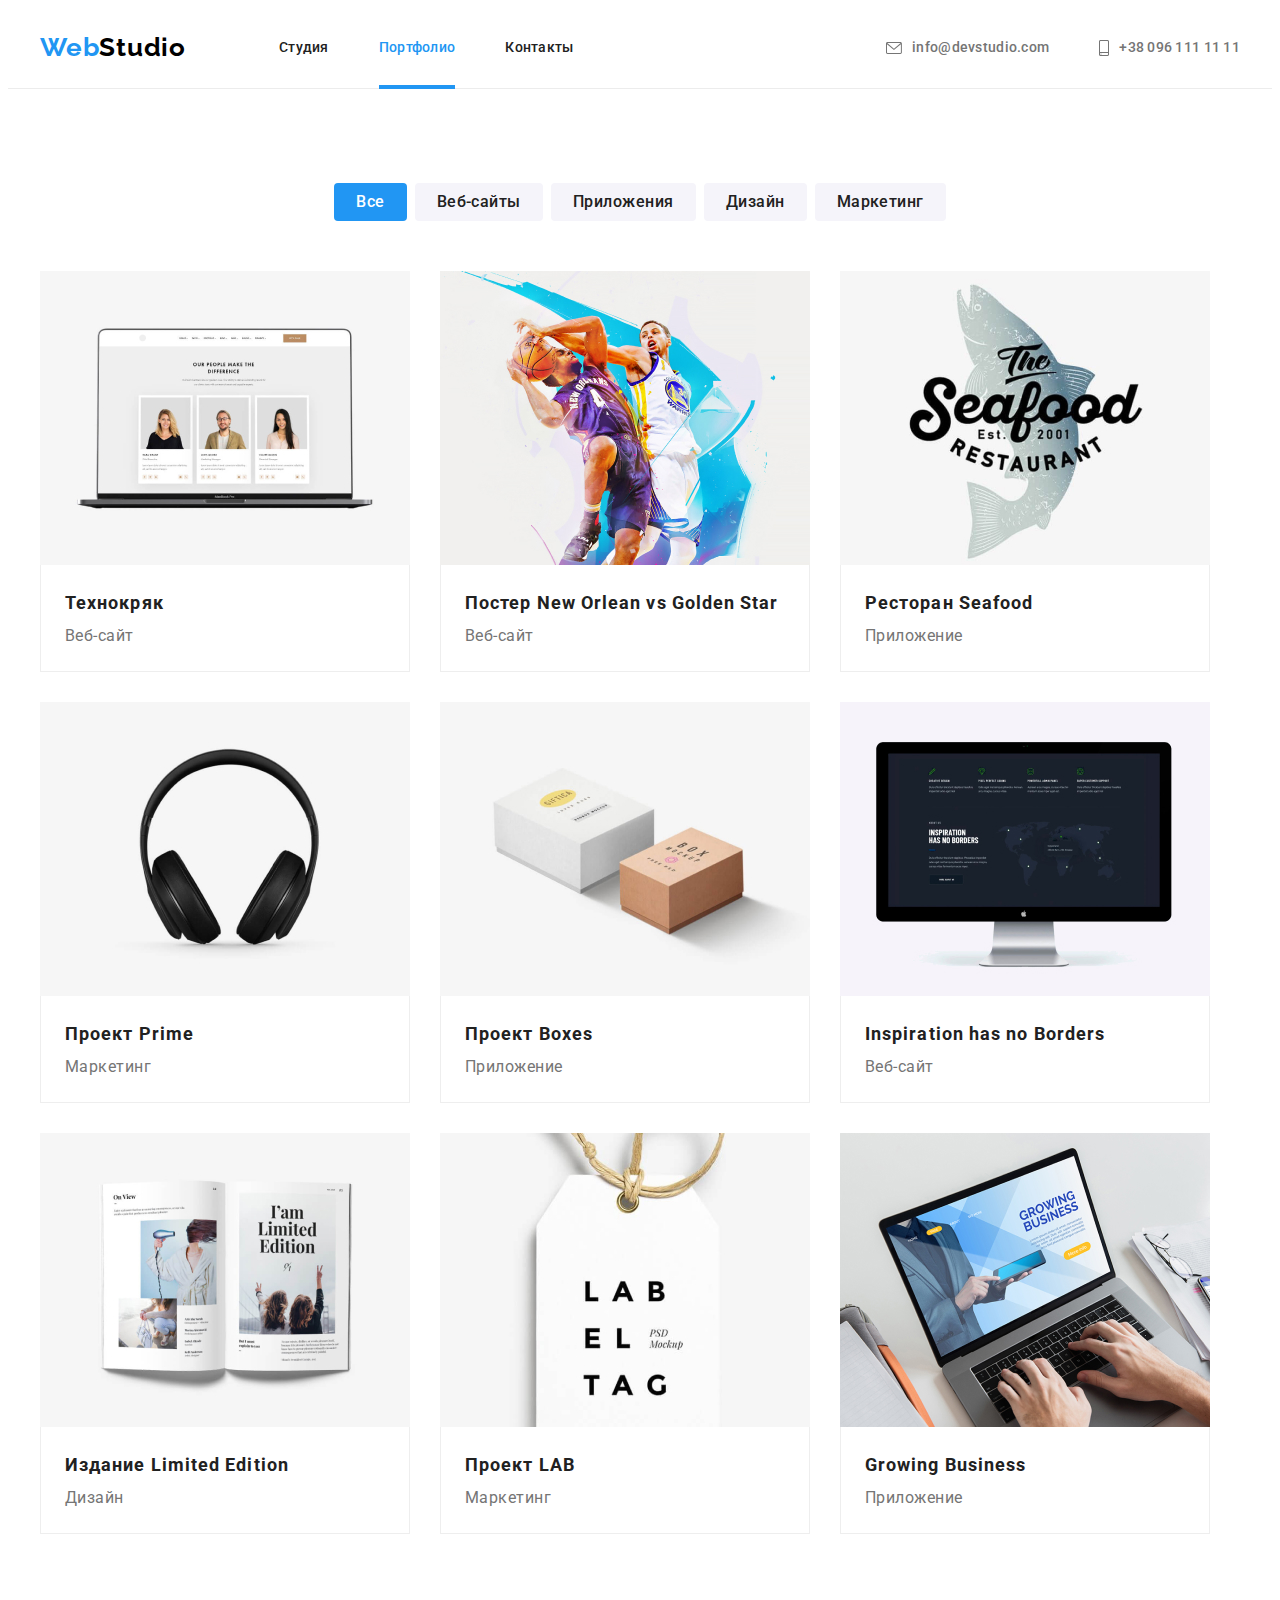
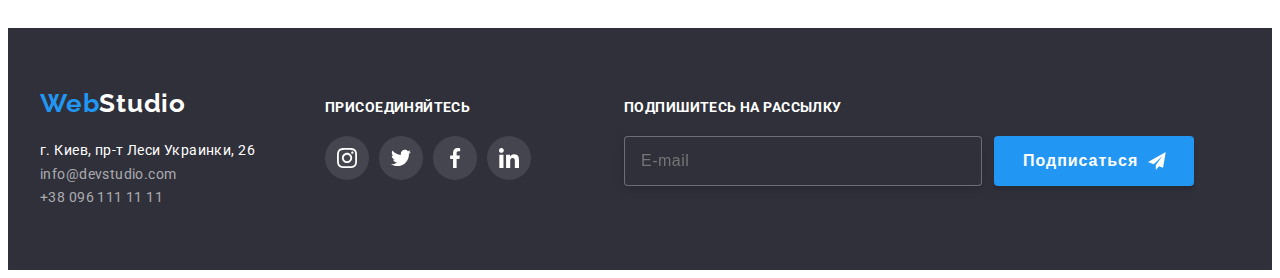
==== portfolio.html @ 0953c8d9 "Start" ====
<!DOCTYPE html>
<html lang="ru">
  <head>
    <meta charset="UTF-8" />
    <meta http-equiv="X-UA-Compatible" content="IE=edge" />
    <meta name="viewport" content="width=device-width, initial-scale=1.0" />
    <title>Document</title>
    <link rel="preconnect" href="https://fonts.googleapis.com" />
    <link rel="preconnect" href="https://fonts.gstatic.com" crossorigin />
    <link
      href="https://fonts.googleapis.com/css2?family=Raleway:wght@700&family=Roboto:wght@400;500;700;900&display=swap"
      rel="stylesheet"
    />
    <link
      rel="stylesheet"
      href="https://cdnjs.cloudflare.com/ajax/libs/modern-normalize/1.1.0/modern-normalize.min.css"
      integrity="sha512-wpPYUAdjBVSE4KJnH1VR1HeZfpl1ub8YT/NKx4PuQ5NmX2tKuGu6U/JRp5y+Y8XG2tV+wKQpNHVUX03MfMFn9Q=="
      crossorigin="anonymous"
      referrerpolicy="no-referrer"
    />
    <link rel="stylesheet" href="./css/style.css" />
    <link rel="stylesheet" href="./css/main.min.css" />
  </head>
  <body>
    <header class="header">
      <div class="container">
        <nav class="header__navigation">
          <a lang="en" href="" class="header__logo-web link"
            >Web<span class="header__logo-studio link">Studio</span>
          </a>
          <ul class="header__list list">
            <li class="header__item">
              <a class="header__studio-second link" href="./index.html">Студия</a>
            </li>
            <li class="header__item">
              <a class="header__potfolio-second link" href="">Портфолио</a>
            </li>
            <li class="header__item"><a class="header__contact link" href="">Контакты</a></li>
          </ul>
        </nav>
        <ul class="header__right list">
          <li class="header__right-item">
            <a class="header__email link" href="mailto:info@devstudio.com">
              <svg class="header__icons" width="16" height="12">
                <use class="icons__envelope" href="./images/icons.svg#icon-envelope"></use>
              </svg>
              info@devstudio.com</a
            >
          </li>
          <li class="header__right-item">
            <a class="header__tel link" href="tel:+380961111111">
              <svg class="header__icons" width="10" height="16">
                <use class="icons__smartphone" href="./images/icons.svg#icon-smartphone"></use>
              </svg>
              +38 096 111 11 11</a
            >
          </li>
        </ul>
      </div>
    </header>
    <main class="main">
      <section class="main__buttons">
        <div class="container">
          <ul class="main-buttons__list list">
            <li class="main-buttons__item">
              <button class="main-button__all" type="button">Все</button>
            </li>
            <li class="main-buttons__item">
              <button class="main-button-other" type="button">Веб-сайты</button>
            </li>
            <li class="main-buttons__item">
              <button class="main-button-other" type="button">Приложения</button>
            </li>
            <li class="main-buttons__item">
              <button class="main-button-other" type="button">Дизайн</button>
            </li>
            <li class="main-buttons__item">
              <button class="main-button-other" type="button">Маркетинг</button>
            </li>
          </ul>
          <ul class="projects-list list">
            <li class="projects-information">
              <a class="projects-information-link link" href="">
                <div class="projects-cards-text">
                  <img
                    class="projects-cards"
                    src="./imgportfolio/tehnokryak.jpg"
                    alt="Технокряк"
                    width="370"
                    height="294"
                  />
                  <p class="projects-information-text">
                    Технокряк это современная площадка распространения коронавируса. Компании
                    используют эту платформу для цифрового шпионажа и атак на защищённые сервера
                    конкурентов.
                  </p>
                </div>
                <div class="cards-name">
                  <h3 class="projects-name">Технокряк</h3>
                  <p class="projects-type">Веб-сайт</p>
                </div>
              </a>
            </li>
            <li class="projects-information">
              <a class="projects-information-link link" href="">
                <img
                  class="projects-cards"
                  src="./imgportfolio/star.jpg"
                  alt="Постер New Orlean vs Golden Star"
                  width="370"
                  height="294"
                />
                <div class="cards-name">
                  <h3 class="projects-name">
                    Постер <span lang="en">New Orlean vs Golden Star</span>
                  </h3>
                  <p class="projects-type">Веб-сайт</p>
                </div>
              </a>
            </li>
            <li class="projects-information">
              <a class="projects-information-link link" href="">
                <img
                  class="projects-cards"
                  src="./imgportfolio/seafood.jpg"
                  alt="Ресторан Seafood"
                  width="370"
                  height="294"
                />
                <div class="cards-name">
                  <h3 class="projects-name">Ресторан <span lang="en">Seafood</span></h3>
                  <p class="projects-type">Приложение</p>
                </div>
              </a>
            </li>
            <li class="projects-information">
              <a class="projects-information-link link" href="">
                <img
                  class="projects-cards"
                  src="./imgportfolio/prime.jpg"
                  alt="Проект Prime"
                  width="370"
                  height="294"
                />
                <div class="cards-name">
                  <h3 class="projects-name">Проект <span lang="en">Prime</span></h3>
                  <p class="projects-type">Маркетинг</p>
                </div>
              </a>
            </li>
            <li class="projects-information">
              <a class="projects-information-link link" href="">
                <img
                  class="projects-cards"
                  src="./imgportfolio/boxes.jpg"
                  alt="Проект Boxes"
                  width="370"
                  height="294"
                />
                <div class="cards-name">
                  <h3 class="projects-name">Проект <span lang="en">Boxes</span></h3>
                  <p class="projects-type">Приложение</p>
                </div>
              </a>
            </li>
            <li class="projects-information">
              <a class="projects-information-link link" href="">
                <img
                  class="projects-cards"
                  src="./imgportfolio/borders.jpg"
                  alt="Inspiration has no Borders"
                  width="370"
                  height="294"
                />
                <div class="cards-name">
                  <h3 class="projects-name" lang="en">Inspiration has no Borders</h3>
                  <p class="projects-type">Веб-сайт</p>
                </div>
              </a>
            </li>
            <li class="projects-information">
              <a class="projects-information-link link" href="">
                <img
                  class="projects-cards"
                  src="./imgportfolio/edition.jpg"
                  alt="Издание Limited Edition"
                  width="370"
                  height="294"
                />
                <div class="cards-name">
                  <h3 class="projects-name">Издание <span lang="en">Limited Edition</span></h3>
                  <p class="projects-type">Дизайн</p>
                </div>
              </a>
            </li>
            <li class="projects-information">
              <a class="projects-information-link link" href="">
                <img
                  class="projects-cards"
                  src="./imgportfolio/lab.jpg"
                  alt="Проект LAB"
                  width="370"
                  height="294"
                />
                <div class="cards-name">
                  <h3 class="projects-name">Проект <span lang="en">LAB</span></h3>
                  <p class="projects-type">Маркетинг</p>
                </div>
              </a>
            </li>
            <li class="projects-information">
              <a class="projects-information-link link" href="">
                <img
                  class="projects-cards"
                  src="./imgportfolio/business.jpg"
                  alt="Growing Business"
                  width="370"
                  height="294"
                />
                <div class="cards-name">
                  <h3 class="projects-name" lang="en">Growing Business</h3>
                  <p class="projects-type">Приложение</p>
                </div>
              </a>
            </li>
          </ul>
        </div>
      </section>
    </main>
    <footer class="footer">
      <div class="footer__logo-together container">
        <div class="footer__logo">
          <a lang="en" href="" class="footer__logo-web link"
            >Web<span class="footer__logo-studio link">Studio</span>
          </a>
          <address class="footer__adress">
            <ul class="footer__adress list">
              <li class="footer__item">
                <a
                  class="footer__adress-map link"
                  href="https://goo.gl/maps/Y9BvovTNRjRQ5Cvj7"
                  target="_blank"
                  rel="noreferrer noopener"
                  >г. Киев, пр-т Леси Украинки, 26</a
                >
              </li>
              <li class="footer__item">
                <a class="footer__email link" href="mailto:info@devstudio.com"
                  >info@devstudio.com</a
                >
              </li>
              <li class="footer__item">
                <a class="footer__tel link" href="tel:+380961111111">+38 096 111 11 11</a>
              </li>
            </ul>
          </address>
        </div>
        <div class="footer-together">
          <p class="footer-together__title">присоединяйтесь</p>
          <ul class="footer-together__socials">
            <li class="footer-together__item list">
              <a class="footer-together__link link" href="">
                <svg class="footer-together__icons" width="20" height="20">
                  <use class="instagram" href="./images/icons.svg#icon-instagram"></use>
                </svg>
              </a>
            </li>
            <li class="footer-together__item list">
              <a class="footer-together__link link" href="">
                <svg class="footer-together__icons" width="20" height="20">
                  <use class="twitter" href="./images/icons.svg#icon-twitter"></use>
                </svg>
              </a>
            </li>
            <li class="footer-together__item list">
              <a class="footer-together__link link" href="">
                <svg class="footer-together__icons" width="20" height="20">
                  <use class="facebook" href="./images/icons.svg#icon-facebook"></use>
                </svg>
              </a>
            </li>
            <li class="footer-together__item list">
              <a class="footer-together__link link" href="">
                <svg class="footer-together__icons" width="20" height="20">
                  <use class="linkedin" href="./images/icons.svg#icon-linkedin"></use>
                </svg>
              </a>
            </li>
          </ul>
        </div>
        <div class="footer-subscribe">
          <p class="footer-subscribe__text">Подпишитесь на рассылку</p>
          <div class="footer-subscribe__contact">
            <input type="email" class="footer-subscribe__email" placeholder="E-mail" />
            <button type="submit" class="footer-subscribe__button">
              Подписаться
              <svg class="footer-subscribe__icons" width="24" height="24">
                <use class="telegramsend" href="./images/icons.svg#icon-telegramsend"></use>
              </svg>
            </button>
          </div>
        </div>
      </div>
    </footer>
  </body>
</html>
---- css/style.css ----
/*-----HEADER--- */

/*----HERO----*/

/*-----Peculiarities-----*/

/*----MAIN-BUTTONS-AND-PROJECTS----*/

/*----DOING-----*/

/*---TEAM----*/

/*----FOOTER----*/

/*MODAL*/
---- css/main.min.css ----
:root{--main-title-colore: #ffffff;--second-title-color: #212121;--main-text-color: #757575;--accent-color: #2196f3;--timing-function: cubic-bezier(0.4, 0, 0.2, 1);--time: 250ms}body{font-family:'Roboto', sans-serif;color:var(--main-text-color)}p,h1,h2,h3,h4,h5,h6,ul{margin-top:0;margin-bottom:0}ul{padding-left:0}.list{list-style:none}.link{text-decoration:none}.container{width:1200px;padding-left:15px;padding-right:15px;margin:0 auto}.header{border-bottom:1px solid #ececec}.header .container{display:flex;align-items:center;padding-top:0;padding-bottom:0}.header__logo-web{font-family:Raleway;font-weight:700;font-size:26px;line-height:1.19;padding-top:24px;padding-bottom:25px;letter-spacing:0.03em;color:#2196f3}.header__logo-studio{font-family:Raleway;font-weight:700;font-size:26px;line-height:1.19;padding-top:24px;padding-bottom:25px;letter-spacing:0.03em;color:#000000}.header__navigation{display:flex;align-items:center}.header__list{display:flex;margin-left:93px}.header__right{display:flex;margin-left:auto}.header__list .header__item:not(:last-child){margin-right:50px}.header__item .link{display:block;padding-top:32px;padding-bottom:32px}.header__right .header__right-item+.header__right-item{margin-left:50px}.header__studio{position:relative;font-weight:500;font-size:14px;line-height:1.14;padding-top:32px;padding-bottom:32px;letter-spacing:0.02em;color:#2196f3}.header__studio::after{content:'';position:absolute;left:0px;bottom:-1px;display:block;width:100%;height:4px;background-color:var(--accent-color)}.header__studio-second{font-weight:500;font-size:14px;line-height:1.14;padding-top:32px;padding-bottom:32px;letter-spacing:0.02em;color:#212121;transition:color var(--time) var(--timing-function)}.header__studio-second:hover,.header__studio-second:focus{color:var(--accent-color)}.header__potfolio{font-weight:500;font-size:14px;line-height:1.14;padding-top:32px;padding-bottom:32px;letter-spacing:0.02em;color:#212121;transition:color var(--time) var(--timing-function)}.header__potfolio:hover,.header__potfolio:focus{color:var(--accent-color)}.header__potfolio-second{position:relative;font-weight:500;font-size:14px;line-height:1.14;padding-top:32px;padding-bottom:32px;letter-spacing:0.02em;color:#2196f3}.header__potfolio-second::after{content:'';position:absolute;left:0px;bottom:-1px;display:block;width:100%;height:4px;background-color:var(--accent-color)}.header__contact{font-weight:500;font-size:14px;line-height:1.14;letter-spacing:0.02em;color:#212121;transition:color var(--time) var(--timing-function)}.header__contact:hover,.header__contact:focus{color:var(--accent-color)}.icons__envelope{display:block;fill:var(--main-text-color);transition:fill var(--time) var(--timing-function)}.header__email:hover .icons__envelope,.header__email:focus .icons__envelope{fill:var(--accent-color)}.icons__smartphone{display:block;fill:var(--main-text-color);transition:fill var(--time) var(--timing-function)}.header__tel:hover .icons__smartphone,.header__tel:focus .icons__smartphone{fill:var(--accent-color)}.header__icons{margin-right:10px}.header__email{display:flex;align-items:center;font-weight:500;font-size:14px;line-height:1.14;letter-spacing:0.02em;color:#757575;padding-top:32px;padding-bottom:32px;transition:color var(--time) var(--timing-function)}.header__email:hover,.header__email:focus{color:var(--accent-color)}.header__tel{display:flex;align-items:center;font-weight:500;font-size:14px;line-height:1.14;letter-spacing:0.02em;color:#757575;padding-top:32px;padding-bottom:32px;transition:color var(--time) var(--timing-function)}.header__tel:hover,.header__tel:focus{color:var(--accent-color)}.hero{max-width:1600px;padding-top:200px;padding-bottom:200px;background-image:linear-gradient(rgba(47,48,58,0.4), rgba(47,48,58,0.4)),url(../images/hero.jpg);background-repeat:no-repeat;background-position:center;background-size:cover;margin-left:auto;margin-right:auto}.hero__title{font-weight:900;font-size:44px;line-height:1.36;display:block;text-align:center;width:696px;height:120px;margin-left:auto;margin-right:auto;margin-bottom:30px;justify-content:center;letter-spacing:0.06em;text-transform:uppercase;color:var(--main-title-colore)}.hero__button{background-color:#2196f3;font-weight:700;font-size:16px;line-height:1.87;display:block;margin-left:auto;margin-right:auto;text-align:center;justify-content:center;padding:10px 32px;letter-spacing:0.06em;color:var(--main-title-colore);border-radius:4px;cursor:pointer;font-family:inherit;transition:background-color var(--time) var(--timing-function)}.hero__button:hover,.hero__button:focus{background-color:#188ce8}.peculiarities{padding-top:94px;padding-bottom:94px}.peculiarities__list{display:flex;flex-wrap:wrap;margin-left:-30px}.peculiarities__list>.peculiarities__main{flex-basis:calc(100% / 4 - 30px);margin-left:30px}.peculiarities__icons{display:flex;height:120px;width:270px;align-items:center;justify-content:center;border-radius:4px;background-color:#f5f4fa;padding:25px 100px;margin-bottom:30px}.peculiarities__icons-icons{display:block;width:70px;height:70px}.peculiarities__main-title{font-weight:700;font-size:14px;line-height:1.14;margin-bottom:10px;letter-spacing:0.03em;text-transform:uppercase;color:var(--second-title-color)}.peculiarities__main-title-org{font-size:14px;line-height:1.71;letter-spacing:0.03em}.main__buttons{padding-top:94px;padding-bottom:94px}.main-buttons__list{display:flex;align-items:center;justify-content:center;margin-bottom:50px}.main-buttons__item{transition:box-shadow var(--time) var(--timing-function)}.main-buttons__item:not(:first-child){margin-left:8px}.main-buttons__item:hover,.main-buttons__item:focus{box-shadow:0px 3px 1px rgba(0,0,0,0.1),0px 1px 2px rgba(0,0,0,0.08),0px 2px 2px rgba(0,0,0,0.12)}.main-button__all{background-color:#2196f3;font-weight:500;font-size:16px;line-height:1.62;padding:6px 22px;text-align:center;letter-spacing:0.03em;border-radius:4px;border:0px;color:#ffffff;cursor:pointer;font-family:inherit}.main-button-other{background-color:#f5f4fa;font-family:inherit;font-weight:500;font-size:16px;line-height:1.62;padding:6px 22px;text-align:center;letter-spacing:0.03em;border:0px;border-radius:4px;color:var(--second-title-color);cursor:pointer;transition:color var(--time) var(--timing-function);transition:background-color var(--time) var(--timing-function)}.main-button-other:hover,.main-button-other:focus{color:var(--main-title-colore);background-color:var(--accent-color)}.projects-list{display:flex;flex-wrap:wrap;margin-left:-30px;margin-top:-30px}.projects-list .projects-information{flex-basis:calc(100% / 3-30px);margin-left:30px;margin-top:30px}.projects-cards{display:block;max-width:100%}.cards-name{padding:20px 24px;border-right:1px solid #eeeeee;border-bottom:1px solid #eeeeee;border-left:1px solid #eeeeee}.projects-name{font-weight:700;font-size:18px;line-height:2;letter-spacing:0.06em;color:var(--second-title-color)}.projects-type{font-weight:400;font-size:16px;line-height:1.87;letter-spacing:0.03em;color:var(--main-text-color)}.projects-information-link{display:block;transition:box-shadow var(--time) var(--timing-function)}.projects-information-link:hover,.projects-information-link:focus{box-shadow:0px 1px 1px rgba(0,0,0,0.12),0px 4px 4px rgba(0,0,0,0.06),1px 4px 6px rgba(0,0,0,0.16)}.projects-cards-text{position:relative;overflow:hidden}.projects-information-text{position:absolute;top:0;height:100%;font-weight:400;font-size:18px;line-height:1.56;letter-spacing:0.03em;color:var(--main-title-colore);background-color:rgba(33,150,243,0.9);padding:63px 24px;overflow:auto;transform:translateY(100%);transition:transform var(--time) var(--timing-function)}.projects-information-link:hover .projects-information-text{transform:translateY(0%)}.doing{padding-bottom:94px}.doing__title{font-weight:700;font-size:36px;line-height:1.17;margin-bottom:50px;text-align:center;letter-spacing:0.03em;color:var(--second-title-color)}.doing__image{display:flex}.doing__image-pictures{position:relative;display:block}.doing__image .doing__image-pictures:not(:first-child){margin-left:30px}.doing__kind{position:absolute;bottom:0;display:flex;justify-content:center;align-items:center;font-weight:700;font-size:14px;line-height:1.14;text-align:center;letter-spacing:0.03em;text-transform:uppercase;color:var(--main-title-colore);background-color:rgba(47,48,58,0.8);width:370px;height:70px}.team{padding-top:94px;padding-bottom:94px;background:#f5f4fa}.team__title,.team__clients-title{font-weight:700;font-size:36px;line-height:1.17;margin-bottom:50px;text-align:center;letter-spacing:0.03em;color:var(--second-title-color)}.team__worker{display:flex}.team__worker-about{background:#ffffff;box-shadow:0px 1px 3px rgba(0,0,0,0.12),0px 1px 1px rgba(0,0,0,0.14),0px 2px 1px rgba(0,0,0,0.2);border-radius:0px 0px 4px 4px}.team__worker .team__worker-about:not(:first-child){margin-left:30px}.team__name-function-worker{padding-top:30px;padding-bottom:30px}.team__worker-about-name{font-weight:500;font-size:16px;line-height:1.19;margin-bottom:10px;text-align:center;letter-spacing:0.03em;color:var(--second-title-color)}.team__worker-function{font-weight:400;font-size:16px;line-height:1.19;text-align:center;letter-spacing:0.03em;margin-bottom:16px}.team__worker-socials{display:flex;justify-content:center}.team__socials-icons{fill:#afb1b8;transition:fill var(--time) var(--timing-function)}.team__socials-link:hover .team__socials-icons,.team__socials-link:focus .team__socials-icons{fill:var(--main-title-colore)}.team__socials-item{width:44px;height:44px}.team__socials-item:not(:last-child){margin-right:10px}.team__socials-link{display:flex;align-items:center;justify-content:center;width:100%;height:100%;border-radius:50%;background-color:#ffffff;transition:background-color var(--time) var(--timing-function)}.team__socials-link:hover,.team__socials-link:focus{background-color:var(--accent-color)}.clients{padding-top:94px;padding-bottom:94px}.clients__title{font-weight:700;font-size:36px;line-height:1.17;text-align:center;letter-spacing:0.03em;color:var(--second-title-color);margin-bottom:50px}.clients__icons{display:flex;justify-content:center;align-items:center}.clients__icons>.clients__icons-cards:not(:first-child){margin-left:30px}.clients__icons-number{display:block;width:170px;height:92px;padding:16px 32px;border:1px solid #afb1b8;filter:drop-shadow(0px 4px 4px rgba(0,0,0,0.25));border-radius:4px;transition:border-color var(--time) var(--timing-function)}.clients__icons-number:hover,.clients__icons-number:focus{border-color:var(--accent-color)}.one,.two,.three,.four,.five,.six{transition:fill var(--time) var(--timing-function)}.clients__icons-number:hover .one,.clients__icons-number:hover .one,.clients__icons-number:hover .one,.clients__icons-number:hover .one,.clients__icons-number:hover .one,.clients__icons-number:hover .one,.clients__icons-number:focus .one,.clients__icons-number:focus .one,.clients__icons-number:focus .one,.clients__icons-number:focus .one,.clients__icons-number:focus .one,.clients__icons-number:focus .one,.clients__icons-number:hover .two,.clients__icons-number:hover .two,.clients__icons-number:hover .two,.clients__icons-number:hover .two,.clients__icons-number:hover .two,.clients__icons-number:hover .two,.clients__icons-number:focus .two,.clients__icons-number:focus .two,.clients__icons-number:focus .two,.clients__icons-number:focus .two,.clients__icons-number:focus .two,.clients__icons-number:focus .two,.clients__icons-number:hover .three,.clients__icons-number:hover .three,.clients__icons-number:hover .three,.clients__icons-number:hover .three,.clients__icons-number:hover .three,.clients__icons-number:hover .three,.clients__icons-number:focus .three,.clients__icons-number:focus .three,.clients__icons-number:focus .three,.clients__icons-number:focus .three,.clients__icons-number:focus .three,.clients__icons-number:focus .three,.clients__icons-number:hover .four,.clients__icons-number:hover .four,.clients__icons-number:hover .four,.clients__icons-number:hover .four,.clients__icons-number:hover .four,.clients__icons-number:hover .four,.clients__icons-number:focus .four,.clients__icons-number:focus .four,.clients__icons-number:focus .four,.clients__icons-number:focus .four,.clients__icons-number:focus .four,.clients__icons-number:focus .four,.clients__icons-number:hover .five,.clients__icons-number:hover .five,.clients__icons-number:hover .five,.clients__icons-number:hover .five,.clients__icons-number:hover .five,.clients__icons-number:hover .five,.clients__icons-number:focus .five,.clients__icons-number:focus .five,.clients__icons-number:focus .five,.clients__icons-number:focus .five,.clients__icons-number:focus .five,.clients__icons-number:focus .five,.clients__icons-number:hover .six,.clients__icons-number:hover .six,.clients__icons-number:hover .six,.clients__icons-number:hover .six,.clients__icons-number:hover .six,.clients__icons-number:hover .six,.clients__icons-number:focus .six,.clients__icons-number:focus .six,.clients__icons-number:focus .six,.clients__icons-number:focus .six,.clients__icons-number:focus .six,.clients__icons-number:focus .six{fill:var(--accent-color)}.clients__icons-number-cards{display:block;width:106px;height:60px;fill:#afb1b8}.footer{padding-top:60px;padding-bottom:60px;background-color:#2f303a}.footer__logo-web{display:block;margin-bottom:20px}.footer__logo-web{font-family:Raleway;font-weight:700;font-size:26px;line-height:1.19;letter-spacing:0.03em;color:#2196f3}.footer__logo-studio{font-family:Raleway;font-weight:700;font-size:26px;line-height:1.19;letter-spacing:0.03em;color:#ffffff}.footer__adress{font-style:normal}.footer__adress-map{font-weight:400;font-size:14px;line-height:1.71;margin-bottom:9px;letter-spacing:0.03em;color:var(--main-title-colore)}.footer__email{font-weight:400;font-size:14px;line-height:1.71;margin-bottom:9px;letter-spacing:0.03em;color:rgba(255,255,255,0.6)}.footer__tel{font-weight:400;font-size:14px;line-height:1.71;letter-spacing:0.03em;color:rgba(255,255,255,0.6)}.footer__logo-together{display:flex;align-items:baseline}.footer-together{margin-left:70px}.footer-together__title{font-weight:700;font-size:14px;line-height:1.14;letter-spacing:0.03em;text-transform:uppercase;margin-bottom:20px;color:var(--main-title-colore)}.footer-together__socials{display:flex}.footer-together__item:not(:first-child){margin-left:10px}.footer-together__icons{fill:var(--main-title-colore)}.footer-together__link{display:flex;align-items:center;justify-content:center;border-radius:50%;background-color:#ffffff1a;width:44px;height:44px;justify-content:center;transition:background-color var(--time) var(--timing-function)}.footer-together__link:hover,.footer-together__link:focus{background-color:var(--accent-color)}.footer-subscribe{margin-left:93px}.footer-subscribe__text{margin-bottom:20px;font-weight:700;font-size:14px;line-height:1.14;letter-spacing:0.03em;text-transform:uppercase;color:var(--main-title-colore)}.footer-subscribe__contact{display:flex}.footer-subscribe__email{width:358px;height:50px;font-weight:400;font-size:16px;line-height:1.25;display:flex;align-items:center;letter-spacing:0.03em;color:rgba(255,255,255,0.6);border:1px solid rgba(255,255,255,0.3);box-sizing:border-box;filter:drop-shadow(0px 4px 4px rgba(0,0,0,0.15));border-radius:4px;background-color:#2f303a;padding:15px 16px}.footer-subscribe__email:focus-within{border-color:var(--accent-color);outline:none}.footer-subscribe__button{width:200px;height:50px;margin-left:12px;font-weight:700;font-size:16px;line-height:1.87;display:flex;align-items:center;text-align:center;letter-spacing:0.06em;color:var(--main-title-colore);background-color:var(--accent-color);box-shadow:0px 4px 4px rgba(0,0,0,0.15);border-radius:4px;padding:10px 28px 10px 29px;cursor:pointer;border:none}.footer-subscribe__icons{margin-left:10px}.backdrop{position:fixed;height:100vh;width:100vw;top:0;background-color:rgba(23,26,36,0.2);transition:opacity var(--time) var(--timing-function),visibility var(--time) var(--timing-function)}.backdrop.is-hidden{opacity:0;visibility:hidden;pointer-events:none}.modal{position:absolute;width:528px;min-height:581px;left:50%;top:50%;transform:translate(-50%, -50%);padding:40px;background-color:var(--main-title-colore);box-shadow:0px 1px 3px rgba(0,0,0,0.12),0px 1px 1px rgba(0,0,0,0.14),0px 2px 1px rgba(0,0,0,0.2);border-radius:4px}.modal__open{position:absolute;display:flex;justify-content:center;align-items:center;width:30px;height:30px;border:1px solid #0000001a;border-radius:50%;top:14px;right:14px;cursor:pointer;background-color:transparent;transition:fill var(--time) var(--timing-function)}.modal__open:focus,.modal__open:hover{fill:var(--accent-color)}.modal__open-modal{display:block;justify-content:center;align-items:center;width:18px;height:18px}.modal__icon-close{position:absolute;padding:6px;width:11px;height:11px}.modal__text{font-weight:700;font-size:20px;line-height:1.15;text-align:center;letter-spacing:0.03em;color:var(--second-title-color);margin-bottom:12px}.modal-form__input{width:100%;height:40px;border:1px solid rgba(33,33,33,0.2);box-sizing:border-box;border-radius:4px;padding-left:42px;transition:border-color var(--time) var(--timing-function)}.modal-form__input:focus-within{border-color:var(--accent-color);outline:none}.modal-form__input:focus+.modal-form__icon{fill:var(--accent-color)}.modal-form__icon{transition:fill var(--time) var(--timing-function)}.modal-form__field{position:relative}.modal__form .modal-form__field:not(:last-child){margin-bottom:10px}.modal-form__label{font-weight:400;font-size:12px;line-height:1.17;letter-spacing:0.01em;color:var(--main-text-color);margin-bottom:4px}.modal-form__input-wrap{display:block;position:relative}.modal-form__icon{position:absolute;width:18px;height:18px;left:12px;top:50%;transform:translateY(-50%);fill:var(--second-title-color)}.modal-form__comment{font-weight:400;font-size:12px;line-height:1.17;letter-spacing:0.01em;color:var(--main-text-color)}.modal__comment{width:100%;height:120px;border:1px solid rgba(33,33,33,0.2);box-sizing:border-box;border-radius:4px;resize:none;padding:12px 16px;transition:border-color var(--time) var(--timing-function)}.modal__comment:focus-within{border-color:var(--accent-color);outline:none}.modal__comment::placeholder{font-weight:400;font-size:12px;line-height:1.67;letter-spacing:0.01em;color:rgba(117,117,117,0.5)}.modal-form-checkbox__checkbox{position:absolute;border:0;overflow:hidden;clip:rect(0 0 0 0)}.modal-form-checkbox__check{display:flex;align-items:center;font-weight:400;font-size:14px;line-height:1.71;letter-spacing:0.03em;color:var(--main-text-color)}.modal-form-checkbox__check-contract{font-weight:400;font-size:14px;line-height:1.71;letter-spacing:0.03em;color:var(--accent-color);margin-left:3px}.modal-form-checkbox__icon-check{width:16px;height:15px;border:2px solid var(--second-title-color);border-radius:2px;display:flex;align-items:center;justify-content:center;margin-right:7px}.modal-form-checkbox__checkbox:focus+.modal-form-checkbox__check>.modal-form-checkbox__icon-check{background-color:var(--accent-color);border:none}.modal-form-checkbox__checkbox:checked+.modal-form-checkbox__check>.modal-form-checkbox__checkbox:focus+.modal-form-checkbox__check>.modal-form-checkbox__icon-check{background-color:var(--accent-color);border:none}.modal-form-checkbox__modal-icon-check{fill:#ffffff}.modal__button-submit{width:200px;height:50px;background-color:var(--accent-color);cursor:pointer;box-shadow:0px 4px 4px rgba(0,0,0,0.15);border-radius:4px;font-weight:700;font-size:16px;line-height:1.87;display:flex;display:block;margin-left:auto;margin-right:auto;margin-top:30px;align-items:center;text-align:center;letter-spacing:0.06em;font-family:inherit;color:var(--main-title-colore);padding:10px 55px 10px 56px;border:none;transition:background-color var(--time) var(--timing-function)}.modal__button-submit:focus,.modal__button-submit:hover{background-color:#188ce8}
/*# sourceMappingURL=main.min.css.map */
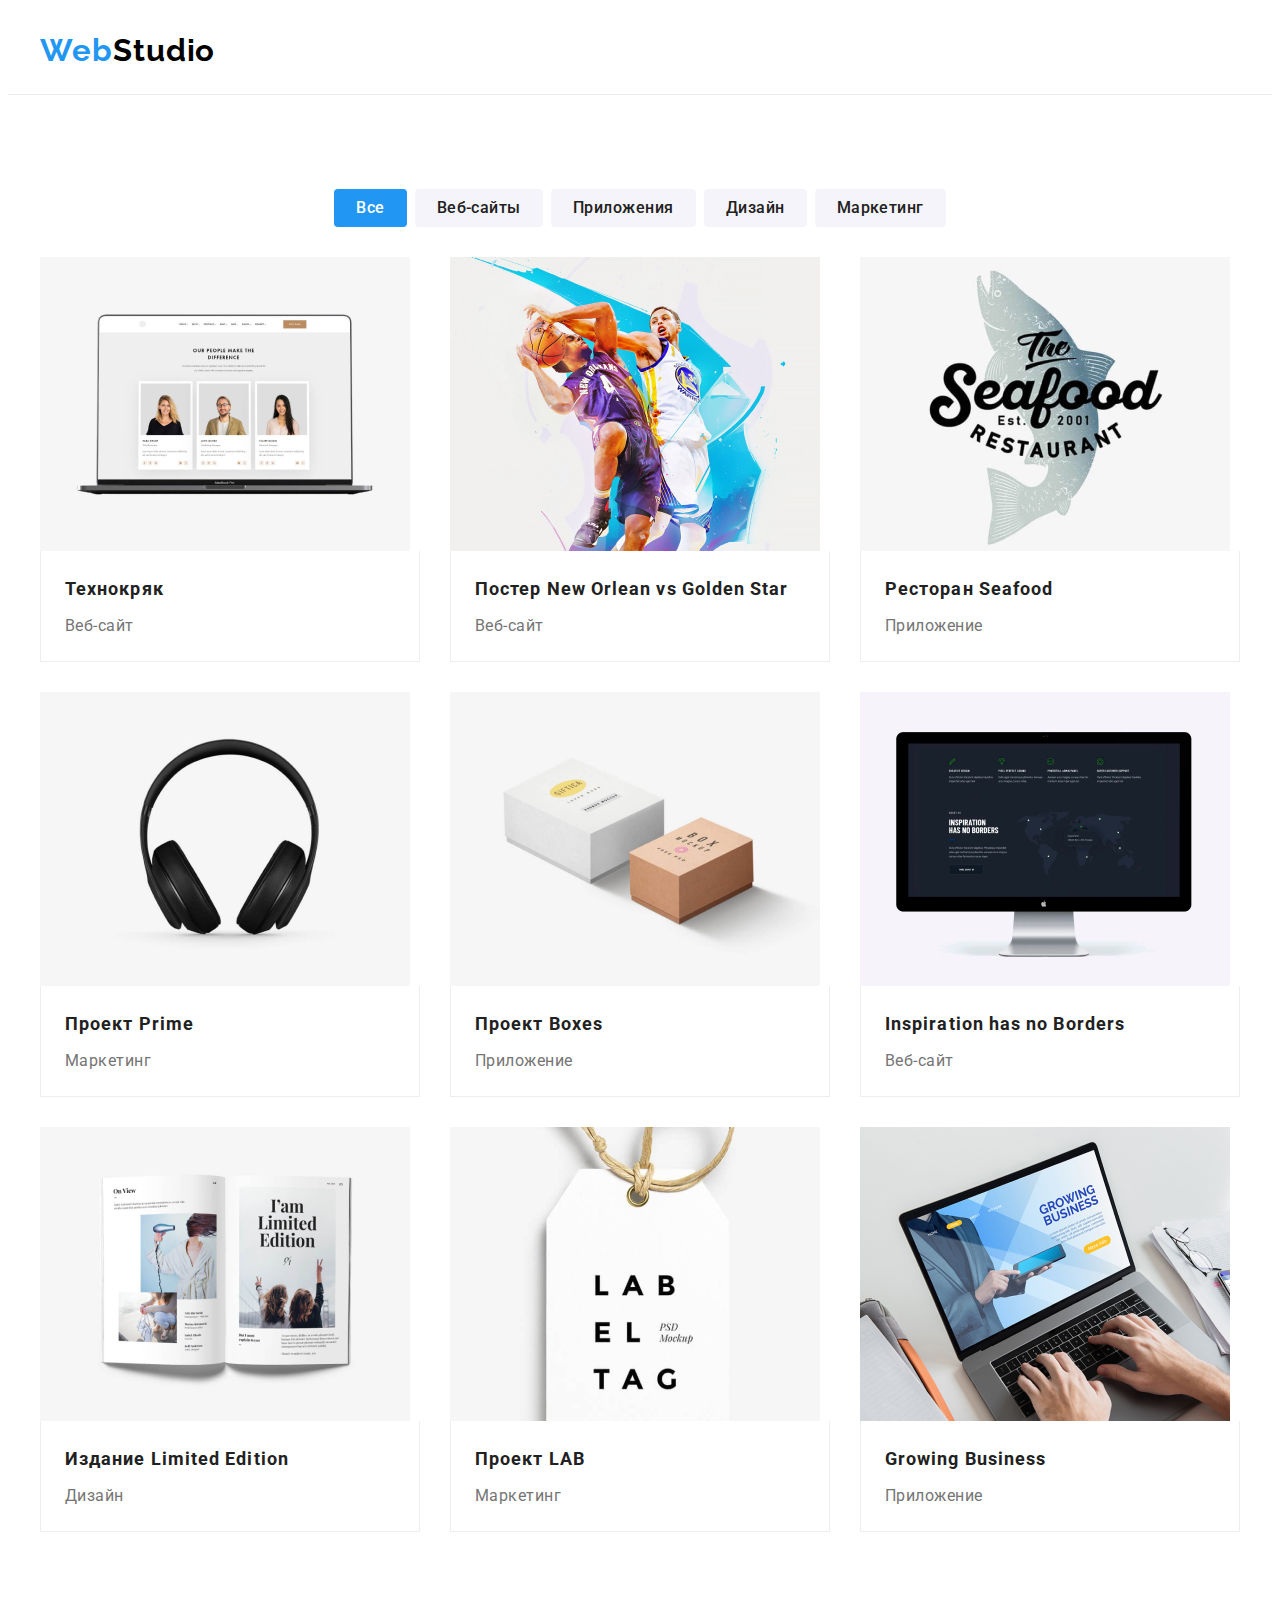
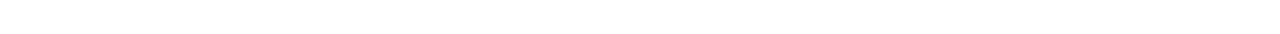
==== commit 487ebddd: "HW8tobecontinium" ====
--- a/portfolio.html
+++ b/portfolio.html
@@ -57,6 +57,49 @@
           </li>
         </ul>
       </div>
+      <button class="header__menu" type="button" data-menu-open>
+        <svg class="header__menu-icon">
+          <use class="menu-icon" href="./images/icons.svg#icon-menu"></use>
+        </svg>
+      </button>
+      <div class="header__mob-menu is-hidden" data-menu>
+        <button type="button" class="mob-menu__open" data-menu-close>
+          <svg class="mob-menu__open-modal">
+            <use class="mob-menu__icon-close" href="./images/icons.svg#icon-close"></use>
+          </svg>
+        </button>
+        <ul class="mob-menu__list list">
+          <li class="mob-menu__item"><a class="mob-menu__studio link" href="">Студия</a></li>
+          <li class="mob-menu__item">
+            <a class="mob-menu__portfolio link" href="./portfolio.html">Портфолио</a>
+          </li>
+          <li class="mob-menu__item"><a class="mob-menu__contact link" href="">Контакты</a></li>
+        </ul>
+        <ul class="contact-menu__list list">
+          <li class="contact-menu__link">
+            <a class="contact-menu__tel link" href="tel:+380961111111"> +38 096 111 11 11</a>
+          </li>
+          <li class="contact-menu__link">
+            <a class="contact-menu__email link" href="mailto:info@devstudio.com">
+              info@devstudio.com</a
+            >
+          </li>
+        </ul>
+        <ul class="social-menu__list list">
+          <li class="social-menu__item">
+            <a class="social-menu__link link" href="Instagram">Instagram</a>
+          </li>
+          <li class="social-menu__ltem">
+            <a class="social-menu__link link" href="Twitter">Twitter</a>
+          </li>
+          <li class="social-menu__item">
+            <a class="social-menu__link link" href="Facebook">Facebook</a>
+          </li>
+          <li class="social-menu__item">
+            <a class="social-menu__link link" href="LinkedIn">LinkedIn</a>
+          </li>
+        </ul>
+      </div>
     </header>
     <main class="main">
       <section class="main__buttons">
@@ -78,148 +121,148 @@
               <button class="main-button-other" type="button">Маркетинг</button>
             </li>
           </ul>
-          <ul class="projects-list list">
-            <li class="projects-information">
-              <a class="projects-information-link link" href="">
-                <div class="projects-cards-text">
+          <ul class="projects__list list">
+            <li class="projects__column">
+              <a class="projects__link link" href="">
+                <div class="projects__text">
                   <img
-                    class="projects-cards"
+                    class="projects__cards"
                     src="./imgportfolio/tehnokryak.jpg"
                     alt="Технокряк"
                     width="370"
                     height="294"
                   />
-                  <p class="projects-information-text">
+                  <p class="projects__information-text">
                     Технокряк это современная площадка распространения коронавируса. Компании
                     используют эту платформу для цифрового шпионажа и атак на защищённые сервера
                     конкурентов.
                   </p>
                 </div>
-                <div class="cards-name">
-                  <h3 class="projects-name">Технокряк</h3>
-                  <p class="projects-type">Веб-сайт</p>
-                </div>
-              </a>
-            </li>
-            <li class="projects-information">
-              <a class="projects-information-link link" href="">
-                <img
-                  class="projects-cards"
+                <div class="projects__cards-name">
+                  <h3 class="projects__name">Технокряк</h3>
+                  <p class="projects__type">Веб-сайт</p>
+                </div>
+              </a>
+            </li>
+            <li class="projects__column">
+              <a class="projects__link link" href="">
+                <img
+                  class="projects__cards"
                   src="./imgportfolio/star.jpg"
                   alt="Постер New Orlean vs Golden Star"
                   width="370"
                   height="294"
                 />
-                <div class="cards-name">
-                  <h3 class="projects-name">
+                <div class="projects__cards-name">
+                  <h3 class="projects__name">
                     Постер <span lang="en">New Orlean vs Golden Star</span>
                   </h3>
-                  <p class="projects-type">Веб-сайт</p>
-                </div>
-              </a>
-            </li>
-            <li class="projects-information">
-              <a class="projects-information-link link" href="">
-                <img
-                  class="projects-cards"
+                  <p class="projects__type">Веб-сайт</p>
+                </div>
+              </a>
+            </li>
+            <li class="projects__column">
+              <a class="projects__link link" href="">
+                <img
+                  class="projects__cards"
                   src="./imgportfolio/seafood.jpg"
                   alt="Ресторан Seafood"
                   width="370"
                   height="294"
                 />
-                <div class="cards-name">
-                  <h3 class="projects-name">Ресторан <span lang="en">Seafood</span></h3>
-                  <p class="projects-type">Приложение</p>
-                </div>
-              </a>
-            </li>
-            <li class="projects-information">
-              <a class="projects-information-link link" href="">
-                <img
-                  class="projects-cards"
+                <div class="projects__cards-name">
+                  <h3 class="projects__name">Ресторан <span lang="en">Seafood</span></h3>
+                  <p class="projects__type">Приложение</p>
+                </div>
+              </a>
+            </li>
+            <li class="projects__column">
+              <a class="projects__link link" href="">
+                <img
+                  class="projects__cards"
                   src="./imgportfolio/prime.jpg"
                   alt="Проект Prime"
                   width="370"
                   height="294"
                 />
-                <div class="cards-name">
-                  <h3 class="projects-name">Проект <span lang="en">Prime</span></h3>
-                  <p class="projects-type">Маркетинг</p>
-                </div>
-              </a>
-            </li>
-            <li class="projects-information">
-              <a class="projects-information-link link" href="">
-                <img
-                  class="projects-cards"
+                <div class="projects__cards-name">
+                  <h3 class="projects__name">Проект <span lang="en">Prime</span></h3>
+                  <p class="projects__type">Маркетинг</p>
+                </div>
+              </a>
+            </li>
+            <li class="projects__column">
+              <a class="projects__link link" href="">
+                <img
+                  class="projects__cards"
                   src="./imgportfolio/boxes.jpg"
                   alt="Проект Boxes"
                   width="370"
                   height="294"
                 />
-                <div class="cards-name">
-                  <h3 class="projects-name">Проект <span lang="en">Boxes</span></h3>
-                  <p class="projects-type">Приложение</p>
-                </div>
-              </a>
-            </li>
-            <li class="projects-information">
-              <a class="projects-information-link link" href="">
-                <img
-                  class="projects-cards"
+                <div class="projects__cards-name">
+                  <h3 class="projects__name">Проект <span lang="en">Boxes</span></h3>
+                  <p class="projects__type">Приложение</p>
+                </div>
+              </a>
+            </li>
+            <li class="projects__column">
+              <a class="projects__link link" href="">
+                <img
+                  class="projects__cards"
                   src="./imgportfolio/borders.jpg"
                   alt="Inspiration has no Borders"
                   width="370"
                   height="294"
                 />
-                <div class="cards-name">
-                  <h3 class="projects-name" lang="en">Inspiration has no Borders</h3>
-                  <p class="projects-type">Веб-сайт</p>
-                </div>
-              </a>
-            </li>
-            <li class="projects-information">
-              <a class="projects-information-link link" href="">
-                <img
-                  class="projects-cards"
+                <div class="projects__cards-name">
+                  <h3 class="projects__name" lang="en">Inspiration has no Borders</h3>
+                  <p class="projects__type">Веб-сайт</p>
+                </div>
+              </a>
+            </li>
+            <li class="projects__column">
+              <a class="projects__link link" href="">
+                <img
+                  class="projects__cards"
                   src="./imgportfolio/edition.jpg"
                   alt="Издание Limited Edition"
                   width="370"
                   height="294"
                 />
-                <div class="cards-name">
-                  <h3 class="projects-name">Издание <span lang="en">Limited Edition</span></h3>
-                  <p class="projects-type">Дизайн</p>
-                </div>
-              </a>
-            </li>
-            <li class="projects-information">
-              <a class="projects-information-link link" href="">
-                <img
-                  class="projects-cards"
+                <div class="projects__cards-name">
+                  <h3 class="projects__name">Издание <span lang="en">Limited Edition</span></h3>
+                  <p class="projects__type">Дизайн</p>
+                </div>
+              </a>
+            </li>
+            <li class="projects__column">
+              <a class="projects__link link" href="">
+                <img
+                  class="projects__cards"
                   src="./imgportfolio/lab.jpg"
                   alt="Проект LAB"
                   width="370"
                   height="294"
                 />
-                <div class="cards-name">
-                  <h3 class="projects-name">Проект <span lang="en">LAB</span></h3>
-                  <p class="projects-type">Маркетинг</p>
-                </div>
-              </a>
-            </li>
-            <li class="projects-information">
-              <a class="projects-information-link link" href="">
-                <img
-                  class="projects-cards"
+                <div class="projects__cards-name">
+                  <h3 class="projects__name">Проект <span lang="en">LAB</span></h3>
+                  <p class="projects__type">Маркетинг</p>
+                </div>
+              </a>
+            </li>
+            <li class="projects__column">
+              <a class="projects__link link" href="">
+                <img
+                  class="projects__cards"
                   src="./imgportfolio/business.jpg"
                   alt="Growing Business"
                   width="370"
                   height="294"
                 />
-                <div class="cards-name">
-                  <h3 class="projects-name" lang="en">Growing Business</h3>
-                  <p class="projects-type">Приложение</p>
+                <div class="projects__cards-name">
+                  <h3 class="projects__name" lang="en">Growing Business</h3>
+                  <p class="projects__type">Приложение</p>
                 </div>
               </a>
             </li>
@@ -227,7 +270,7 @@
         </div>
       </section>
     </main>
-    <footer class="footer">
+    <!-- <footer class="footer">
       <div class="footer__logo-together container">
         <div class="footer__logo">
           <a lang="en" href="" class="footer__logo-web link"
@@ -301,6 +344,7 @@
           </div>
         </div>
       </div>
-    </footer>
+    </footer> -->
+    <script src="./js/menu.js"></script>
   </body>
 </html>
--- a/css/main.min.css
+++ b/css/main.min.css
@@ -1,2 +1,2 @@
-:root{--main-title-colore: #ffffff;--second-title-color: #212121;--main-text-color: #757575;--accent-color: #2196f3;--timing-function: cubic-bezier(0.4, 0, 0.2, 1);--time: 250ms}body{font-family:'Roboto', sans-serif;color:var(--main-text-color)}p,h1,h2,h3,h4,h5,h6,ul{margin-top:0;margin-bottom:0}ul{padding-left:0}.list{list-style:none}.link{text-decoration:none}.container{width:1200px;padding-left:15px;padding-right:15px;margin:0 auto}.header{border-bottom:1px solid #ececec}.header .container{display:flex;align-items:center;padding-top:0;padding-bottom:0}.header__logo-web{font-family:Raleway;font-weight:700;font-size:26px;line-height:1.19;padding-top:24px;padding-bottom:25px;letter-spacing:0.03em;color:#2196f3}.header__logo-studio{font-family:Raleway;font-weight:700;font-size:26px;line-height:1.19;padding-top:24px;padding-bottom:25px;letter-spacing:0.03em;color:#000000}.header__navigation{display:flex;align-items:center}.header__list{display:flex;margin-left:93px}.header__right{display:flex;margin-left:auto}.header__list .header__item:not(:last-child){margin-right:50px}.header__item .link{display:block;padding-top:32px;padding-bottom:32px}.header__right .header__right-item+.header__right-item{margin-left:50px}.header__studio{position:relative;font-weight:500;font-size:14px;line-height:1.14;padding-top:32px;padding-bottom:32px;letter-spacing:0.02em;color:#2196f3}.header__studio::after{content:'';position:absolute;left:0px;bottom:-1px;display:block;width:100%;height:4px;background-color:var(--accent-color)}.header__studio-second{font-weight:500;font-size:14px;line-height:1.14;padding-top:32px;padding-bottom:32px;letter-spacing:0.02em;color:#212121;transition:color var(--time) var(--timing-function)}.header__studio-second:hover,.header__studio-second:focus{color:var(--accent-color)}.header__potfolio{font-weight:500;font-size:14px;line-height:1.14;padding-top:32px;padding-bottom:32px;letter-spacing:0.02em;color:#212121;transition:color var(--time) var(--timing-function)}.header__potfolio:hover,.header__potfolio:focus{color:var(--accent-color)}.header__potfolio-second{position:relative;font-weight:500;font-size:14px;line-height:1.14;padding-top:32px;padding-bottom:32px;letter-spacing:0.02em;color:#2196f3}.header__potfolio-second::after{content:'';position:absolute;left:0px;bottom:-1px;display:block;width:100%;height:4px;background-color:var(--accent-color)}.header__contact{font-weight:500;font-size:14px;line-height:1.14;letter-spacing:0.02em;color:#212121;transition:color var(--time) var(--timing-function)}.header__contact:hover,.header__contact:focus{color:var(--accent-color)}.icons__envelope{display:block;fill:var(--main-text-color);transition:fill var(--time) var(--timing-function)}.header__email:hover .icons__envelope,.header__email:focus .icons__envelope{fill:var(--accent-color)}.icons__smartphone{display:block;fill:var(--main-text-color);transition:fill var(--time) var(--timing-function)}.header__tel:hover .icons__smartphone,.header__tel:focus .icons__smartphone{fill:var(--accent-color)}.header__icons{margin-right:10px}.header__email{display:flex;align-items:center;font-weight:500;font-size:14px;line-height:1.14;letter-spacing:0.02em;color:#757575;padding-top:32px;padding-bottom:32px;transition:color var(--time) var(--timing-function)}.header__email:hover,.header__email:focus{color:var(--accent-color)}.header__tel{display:flex;align-items:center;font-weight:500;font-size:14px;line-height:1.14;letter-spacing:0.02em;color:#757575;padding-top:32px;padding-bottom:32px;transition:color var(--time) var(--timing-function)}.header__tel:hover,.header__tel:focus{color:var(--accent-color)}.hero{max-width:1600px;padding-top:200px;padding-bottom:200px;background-image:linear-gradient(rgba(47,48,58,0.4), rgba(47,48,58,0.4)),url(../images/hero.jpg);background-repeat:no-repeat;background-position:center;background-size:cover;margin-left:auto;margin-right:auto}.hero__title{font-weight:900;font-size:44px;line-height:1.36;display:block;text-align:center;width:696px;height:120px;margin-left:auto;margin-right:auto;margin-bottom:30px;justify-content:center;letter-spacing:0.06em;text-transform:uppercase;color:var(--main-title-colore)}.hero__button{background-color:#2196f3;font-weight:700;font-size:16px;line-height:1.87;display:block;margin-left:auto;margin-right:auto;text-align:center;justify-content:center;padding:10px 32px;letter-spacing:0.06em;color:var(--main-title-colore);border-radius:4px;cursor:pointer;font-family:inherit;transition:background-color var(--time) var(--timing-function)}.hero__button:hover,.hero__button:focus{background-color:#188ce8}.peculiarities{padding-top:94px;padding-bottom:94px}.peculiarities__list{display:flex;flex-wrap:wrap;margin-left:-30px}.peculiarities__list>.peculiarities__main{flex-basis:calc(100% / 4 - 30px);margin-left:30px}.peculiarities__icons{display:flex;height:120px;width:270px;align-items:center;justify-content:center;border-radius:4px;background-color:#f5f4fa;padding:25px 100px;margin-bottom:30px}.peculiarities__icons-icons{display:block;width:70px;height:70px}.peculiarities__main-title{font-weight:700;font-size:14px;line-height:1.14;margin-bottom:10px;letter-spacing:0.03em;text-transform:uppercase;color:var(--second-title-color)}.peculiarities__main-title-org{font-size:14px;line-height:1.71;letter-spacing:0.03em}.main__buttons{padding-top:94px;padding-bottom:94px}.main-buttons__list{display:flex;align-items:center;justify-content:center;margin-bottom:50px}.main-buttons__item{transition:box-shadow var(--time) var(--timing-function)}.main-buttons__item:not(:first-child){margin-left:8px}.main-buttons__item:hover,.main-buttons__item:focus{box-shadow:0px 3px 1px rgba(0,0,0,0.1),0px 1px 2px rgba(0,0,0,0.08),0px 2px 2px rgba(0,0,0,0.12)}.main-button__all{background-color:#2196f3;font-weight:500;font-size:16px;line-height:1.62;padding:6px 22px;text-align:center;letter-spacing:0.03em;border-radius:4px;border:0px;color:#ffffff;cursor:pointer;font-family:inherit}.main-button-other{background-color:#f5f4fa;font-family:inherit;font-weight:500;font-size:16px;line-height:1.62;padding:6px 22px;text-align:center;letter-spacing:0.03em;border:0px;border-radius:4px;color:var(--second-title-color);cursor:pointer;transition:color var(--time) var(--timing-function);transition:background-color var(--time) var(--timing-function)}.main-button-other:hover,.main-button-other:focus{color:var(--main-title-colore);background-color:var(--accent-color)}.projects-list{display:flex;flex-wrap:wrap;margin-left:-30px;margin-top:-30px}.projects-list .projects-information{flex-basis:calc(100% / 3-30px);margin-left:30px;margin-top:30px}.projects-cards{display:block;max-width:100%}.cards-name{padding:20px 24px;border-right:1px solid #eeeeee;border-bottom:1px solid #eeeeee;border-left:1px solid #eeeeee}.projects-name{font-weight:700;font-size:18px;line-height:2;letter-spacing:0.06em;color:var(--second-title-color)}.projects-type{font-weight:400;font-size:16px;line-height:1.87;letter-spacing:0.03em;color:var(--main-text-color)}.projects-information-link{display:block;transition:box-shadow var(--time) var(--timing-function)}.projects-information-link:hover,.projects-information-link:focus{box-shadow:0px 1px 1px rgba(0,0,0,0.12),0px 4px 4px rgba(0,0,0,0.06),1px 4px 6px rgba(0,0,0,0.16)}.projects-cards-text{position:relative;overflow:hidden}.projects-information-text{position:absolute;top:0;height:100%;font-weight:400;font-size:18px;line-height:1.56;letter-spacing:0.03em;color:var(--main-title-colore);background-color:rgba(33,150,243,0.9);padding:63px 24px;overflow:auto;transform:translateY(100%);transition:transform var(--time) var(--timing-function)}.projects-information-link:hover .projects-information-text{transform:translateY(0%)}.doing{padding-bottom:94px}.doing__title{font-weight:700;font-size:36px;line-height:1.17;margin-bottom:50px;text-align:center;letter-spacing:0.03em;color:var(--second-title-color)}.doing__image{display:flex}.doing__image-pictures{position:relative;display:block}.doing__image .doing__image-pictures:not(:first-child){margin-left:30px}.doing__kind{position:absolute;bottom:0;display:flex;justify-content:center;align-items:center;font-weight:700;font-size:14px;line-height:1.14;text-align:center;letter-spacing:0.03em;text-transform:uppercase;color:var(--main-title-colore);background-color:rgba(47,48,58,0.8);width:370px;height:70px}.team{padding-top:94px;padding-bottom:94px;background:#f5f4fa}.team__title,.team__clients-title{font-weight:700;font-size:36px;line-height:1.17;margin-bottom:50px;text-align:center;letter-spacing:0.03em;color:var(--second-title-color)}.team__worker{display:flex}.team__worker-about{background:#ffffff;box-shadow:0px 1px 3px rgba(0,0,0,0.12),0px 1px 1px rgba(0,0,0,0.14),0px 2px 1px rgba(0,0,0,0.2);border-radius:0px 0px 4px 4px}.team__worker .team__worker-about:not(:first-child){margin-left:30px}.team__name-function-worker{padding-top:30px;padding-bottom:30px}.team__worker-about-name{font-weight:500;font-size:16px;line-height:1.19;margin-bottom:10px;text-align:center;letter-spacing:0.03em;color:var(--second-title-color)}.team__worker-function{font-weight:400;font-size:16px;line-height:1.19;text-align:center;letter-spacing:0.03em;margin-bottom:16px}.team__worker-socials{display:flex;justify-content:center}.team__socials-icons{fill:#afb1b8;transition:fill var(--time) var(--timing-function)}.team__socials-link:hover .team__socials-icons,.team__socials-link:focus .team__socials-icons{fill:var(--main-title-colore)}.team__socials-item{width:44px;height:44px}.team__socials-item:not(:last-child){margin-right:10px}.team__socials-link{display:flex;align-items:center;justify-content:center;width:100%;height:100%;border-radius:50%;background-color:#ffffff;transition:background-color var(--time) var(--timing-function)}.team__socials-link:hover,.team__socials-link:focus{background-color:var(--accent-color)}.clients{padding-top:94px;padding-bottom:94px}.clients__title{font-weight:700;font-size:36px;line-height:1.17;text-align:center;letter-spacing:0.03em;color:var(--second-title-color);margin-bottom:50px}.clients__icons{display:flex;justify-content:center;align-items:center}.clients__icons>.clients__icons-cards:not(:first-child){margin-left:30px}.clients__icons-number{display:block;width:170px;height:92px;padding:16px 32px;border:1px solid #afb1b8;filter:drop-shadow(0px 4px 4px rgba(0,0,0,0.25));border-radius:4px;transition:border-color var(--time) var(--timing-function)}.clients__icons-number:hover,.clients__icons-number:focus{border-color:var(--accent-color)}.one,.two,.three,.four,.five,.six{transition:fill var(--time) var(--timing-function)}.clients__icons-number:hover .one,.clients__icons-number:hover .one,.clients__icons-number:hover .one,.clients__icons-number:hover .one,.clients__icons-number:hover .one,.clients__icons-number:hover .one,.clients__icons-number:focus .one,.clients__icons-number:focus .one,.clients__icons-number:focus .one,.clients__icons-number:focus .one,.clients__icons-number:focus .one,.clients__icons-number:focus .one,.clients__icons-number:hover .two,.clients__icons-number:hover .two,.clients__icons-number:hover .two,.clients__icons-number:hover .two,.clients__icons-number:hover .two,.clients__icons-number:hover .two,.clients__icons-number:focus .two,.clients__icons-number:focus .two,.clients__icons-number:focus .two,.clients__icons-number:focus .two,.clients__icons-number:focus .two,.clients__icons-number:focus .two,.clients__icons-number:hover .three,.clients__icons-number:hover .three,.clients__icons-number:hover .three,.clients__icons-number:hover .three,.clients__icons-number:hover .three,.clients__icons-number:hover .three,.clients__icons-number:focus .three,.clients__icons-number:focus .three,.clients__icons-number:focus .three,.clients__icons-number:focus .three,.clients__icons-number:focus .three,.clients__icons-number:focus .three,.clients__icons-number:hover .four,.clients__icons-number:hover .four,.clients__icons-number:hover .four,.clients__icons-number:hover .four,.clients__icons-number:hover .four,.clients__icons-number:hover .four,.clients__icons-number:focus .four,.clients__icons-number:focus .four,.clients__icons-number:focus .four,.clients__icons-number:focus .four,.clients__icons-number:focus .four,.clients__icons-number:focus .four,.clients__icons-number:hover .five,.clients__icons-number:hover .five,.clients__icons-number:hover .five,.clients__icons-number:hover .five,.clients__icons-number:hover .five,.clients__icons-number:hover .five,.clients__icons-number:focus .five,.clients__icons-number:focus .five,.clients__icons-number:focus .five,.clients__icons-number:focus .five,.clients__icons-number:focus .five,.clients__icons-number:focus .five,.clients__icons-number:hover .six,.clients__icons-number:hover .six,.clients__icons-number:hover .six,.clients__icons-number:hover .six,.clients__icons-number:hover .six,.clients__icons-number:hover .six,.clients__icons-number:focus .six,.clients__icons-number:focus .six,.clients__icons-number:focus .six,.clients__icons-number:focus .six,.clients__icons-number:focus .six,.clients__icons-number:focus .six{fill:var(--accent-color)}.clients__icons-number-cards{display:block;width:106px;height:60px;fill:#afb1b8}.footer{padding-top:60px;padding-bottom:60px;background-color:#2f303a}.footer__logo-web{display:block;margin-bottom:20px}.footer__logo-web{font-family:Raleway;font-weight:700;font-size:26px;line-height:1.19;letter-spacing:0.03em;color:#2196f3}.footer__logo-studio{font-family:Raleway;font-weight:700;font-size:26px;line-height:1.19;letter-spacing:0.03em;color:#ffffff}.footer__adress{font-style:normal}.footer__adress-map{font-weight:400;font-size:14px;line-height:1.71;margin-bottom:9px;letter-spacing:0.03em;color:var(--main-title-colore)}.footer__email{font-weight:400;font-size:14px;line-height:1.71;margin-bottom:9px;letter-spacing:0.03em;color:rgba(255,255,255,0.6)}.footer__tel{font-weight:400;font-size:14px;line-height:1.71;letter-spacing:0.03em;color:rgba(255,255,255,0.6)}.footer__logo-together{display:flex;align-items:baseline}.footer-together{margin-left:70px}.footer-together__title{font-weight:700;font-size:14px;line-height:1.14;letter-spacing:0.03em;text-transform:uppercase;margin-bottom:20px;color:var(--main-title-colore)}.footer-together__socials{display:flex}.footer-together__item:not(:first-child){margin-left:10px}.footer-together__icons{fill:var(--main-title-colore)}.footer-together__link{display:flex;align-items:center;justify-content:center;border-radius:50%;background-color:#ffffff1a;width:44px;height:44px;justify-content:center;transition:background-color var(--time) var(--timing-function)}.footer-together__link:hover,.footer-together__link:focus{background-color:var(--accent-color)}.footer-subscribe{margin-left:93px}.footer-subscribe__text{margin-bottom:20px;font-weight:700;font-size:14px;line-height:1.14;letter-spacing:0.03em;text-transform:uppercase;color:var(--main-title-colore)}.footer-subscribe__contact{display:flex}.footer-subscribe__email{width:358px;height:50px;font-weight:400;font-size:16px;line-height:1.25;display:flex;align-items:center;letter-spacing:0.03em;color:rgba(255,255,255,0.6);border:1px solid rgba(255,255,255,0.3);box-sizing:border-box;filter:drop-shadow(0px 4px 4px rgba(0,0,0,0.15));border-radius:4px;background-color:#2f303a;padding:15px 16px}.footer-subscribe__email:focus-within{border-color:var(--accent-color);outline:none}.footer-subscribe__button{width:200px;height:50px;margin-left:12px;font-weight:700;font-size:16px;line-height:1.87;display:flex;align-items:center;text-align:center;letter-spacing:0.06em;color:var(--main-title-colore);background-color:var(--accent-color);box-shadow:0px 4px 4px rgba(0,0,0,0.15);border-radius:4px;padding:10px 28px 10px 29px;cursor:pointer;border:none}.footer-subscribe__icons{margin-left:10px}.backdrop{position:fixed;height:100vh;width:100vw;top:0;background-color:rgba(23,26,36,0.2);transition:opacity var(--time) var(--timing-function),visibility var(--time) var(--timing-function)}.backdrop.is-hidden{opacity:0;visibility:hidden;pointer-events:none}.modal{position:absolute;width:528px;min-height:581px;left:50%;top:50%;transform:translate(-50%, -50%);padding:40px;background-color:var(--main-title-colore);box-shadow:0px 1px 3px rgba(0,0,0,0.12),0px 1px 1px rgba(0,0,0,0.14),0px 2px 1px rgba(0,0,0,0.2);border-radius:4px}.modal__open{position:absolute;display:flex;justify-content:center;align-items:center;width:30px;height:30px;border:1px solid #0000001a;border-radius:50%;top:14px;right:14px;cursor:pointer;background-color:transparent;transition:fill var(--time) var(--timing-function)}.modal__open:focus,.modal__open:hover{fill:var(--accent-color)}.modal__open-modal{display:block;justify-content:center;align-items:center;width:18px;height:18px}.modal__icon-close{position:absolute;padding:6px;width:11px;height:11px}.modal__text{font-weight:700;font-size:20px;line-height:1.15;text-align:center;letter-spacing:0.03em;color:var(--second-title-color);margin-bottom:12px}.modal-form__input{width:100%;height:40px;border:1px solid rgba(33,33,33,0.2);box-sizing:border-box;border-radius:4px;padding-left:42px;transition:border-color var(--time) var(--timing-function)}.modal-form__input:focus-within{border-color:var(--accent-color);outline:none}.modal-form__input:focus+.modal-form__icon{fill:var(--accent-color)}.modal-form__icon{transition:fill var(--time) var(--timing-function)}.modal-form__field{position:relative}.modal__form .modal-form__field:not(:last-child){margin-bottom:10px}.modal-form__label{font-weight:400;font-size:12px;line-height:1.17;letter-spacing:0.01em;color:var(--main-text-color);margin-bottom:4px}.modal-form__input-wrap{display:block;position:relative}.modal-form__icon{position:absolute;width:18px;height:18px;left:12px;top:50%;transform:translateY(-50%);fill:var(--second-title-color)}.modal-form__comment{font-weight:400;font-size:12px;line-height:1.17;letter-spacing:0.01em;color:var(--main-text-color)}.modal__comment{width:100%;height:120px;border:1px solid rgba(33,33,33,0.2);box-sizing:border-box;border-radius:4px;resize:none;padding:12px 16px;transition:border-color var(--time) var(--timing-function)}.modal__comment:focus-within{border-color:var(--accent-color);outline:none}.modal__comment::placeholder{font-weight:400;font-size:12px;line-height:1.67;letter-spacing:0.01em;color:rgba(117,117,117,0.5)}.modal-form-checkbox__checkbox{position:absolute;border:0;overflow:hidden;clip:rect(0 0 0 0)}.modal-form-checkbox__check{display:flex;align-items:center;font-weight:400;font-size:14px;line-height:1.71;letter-spacing:0.03em;color:var(--main-text-color)}.modal-form-checkbox__check-contract{font-weight:400;font-size:14px;line-height:1.71;letter-spacing:0.03em;color:var(--accent-color);margin-left:3px}.modal-form-checkbox__icon-check{width:16px;height:15px;border:2px solid var(--second-title-color);border-radius:2px;display:flex;align-items:center;justify-content:center;margin-right:7px}.modal-form-checkbox__checkbox:focus+.modal-form-checkbox__check>.modal-form-checkbox__icon-check{background-color:var(--accent-color);border:none}.modal-form-checkbox__checkbox:checked+.modal-form-checkbox__check>.modal-form-checkbox__checkbox:focus+.modal-form-checkbox__check>.modal-form-checkbox__icon-check{background-color:var(--accent-color);border:none}.modal-form-checkbox__modal-icon-check{fill:#ffffff}.modal__button-submit{width:200px;height:50px;background-color:var(--accent-color);cursor:pointer;box-shadow:0px 4px 4px rgba(0,0,0,0.15);border-radius:4px;font-weight:700;font-size:16px;line-height:1.87;display:flex;display:block;margin-left:auto;margin-right:auto;margin-top:30px;align-items:center;text-align:center;letter-spacing:0.06em;font-family:inherit;color:var(--main-title-colore);padding:10px 55px 10px 56px;border:none;transition:background-color var(--time) var(--timing-function)}.modal__button-submit:focus,.modal__button-submit:hover{background-color:#188ce8}
+:root{--main-title-colore: #ffffff;--second-title-color: #212121;--main-text-color: #757575;--accent-color: #2196f3;--timing-function: cubic-bezier(0.4, 0, 0.2, 1);--time: 250ms}body{font-family:'Roboto', sans-serif;color:var(--main-text-color)}p,h1,h2,h3,h4,h5,h6,ul{margin-top:0;margin-bottom:0}ul{padding-left:0}.list{list-style:none}.link{text-decoration:none}.container{width:100%;padding-left:15px;padding-right:15px;margin:0 auto}@media screen and (min-width: 480px){.container{width:480px}}@media screen and (min-width: 768px){.container{width:768px}}@media screen and (min-width: 1200px){.container{width:1200px}}.header{position:relative;border-bottom:1px solid #ececec}.header .container{display:flex;align-items:center;padding-top:0;padding-bottom:0}.header__logo-web{font-weight:700;font-size:24px;line-height:1.17;font-family:Raleway;padding-top:16px;padding-bottom:16px;letter-spacing:0.03em;color:#2196f3}@media screen and (min-width: 768px){.header__logo-web{padding-top:26px;padding-bottom:26px}}@media screen and (min-width: 1200px){.header__logo-web{padding-top:24px;padding-bottom:25px;font-weight:700;font-size:31px;line-height:1.19}}.header__logo-studio{font-family:Raleway;font-weight:700;font-size:24px;line-height:1.17;padding-top:16px;padding-bottom:16px;letter-spacing:0.03em;color:#000000}@media screen and (min-width: 768px){.header__logo-studio{padding-top:26px;padding-bottom:26px}}@media screen and (min-width: 1200px){.header__logo-studio{padding-top:24px;padding-bottom:25px;font-weight:700;font-size:31px;line-height:1.19}}.header__navigation{display:flex;align-items:center}.header__list{display:flex;margin-left:93px;display:none}.header__right{display:flex;margin-left:auto;display:none}.header__list .header__item:not(:last-child){margin-right:50px}.header__item .link{display:block;padding-top:32px;padding-bottom:32px}.header__right .header__right-item+.header__right-item{margin-left:50px}.header__studio{position:relative;font-weight:500;font-size:14px;line-height:1.14;padding-top:32px;padding-bottom:32px;letter-spacing:0.02em;color:#2196f3}.header__studio::after{content:'';position:absolute;left:0px;bottom:-1px;display:block;width:100%;height:4px;background-color:var(--accent-color)}.header__studio-second{font-weight:500;font-size:14px;line-height:1.14;padding-top:32px;padding-bottom:32px;letter-spacing:0.02em;color:#212121;transition:color var(--time) var(--timing-function)}.header__studio-second:hover,.header__studio-second:focus{color:var(--accent-color)}.header__potfolio{font-weight:500;font-size:14px;line-height:1.14;padding-top:32px;padding-bottom:32px;letter-spacing:0.02em;color:#212121;transition:color var(--time) var(--timing-function)}.header__potfolio:hover,.header__potfolio:focus{color:var(--accent-color)}.header__potfolio-second{position:relative;font-weight:500;font-size:14px;line-height:1.14;padding-top:32px;padding-bottom:32px;letter-spacing:0.02em;color:#2196f3}.header__potfolio-second::after{content:'';position:absolute;left:0px;bottom:-1px;display:block;width:100%;height:4px;background-color:var(--accent-color)}.header__contact{font-weight:500;font-size:14px;line-height:1.14;letter-spacing:0.02em;color:#212121;transition:color var(--time) var(--timing-function)}.header__contact:hover,.header__contact:focus{color:var(--accent-color)}.icons__envelope{display:block;fill:var(--main-text-color);transition:fill var(--time) var(--timing-function)}.header__email:hover .icons__envelope,.header__email:focus .icons__envelope{fill:var(--accent-color)}.icons__smartphone{display:block;fill:var(--main-text-color);transition:fill var(--time) var(--timing-function)}.header__tel:hover .icons__smartphone,.header__tel:focus .icons__smartphone{fill:var(--accent-color)}.header__icons{margin-right:10px}.header__email{display:flex;align-items:center;font-weight:500;font-size:14px;line-height:1.14;letter-spacing:0.02em;color:#757575;padding-top:32px;padding-bottom:32px;transition:color var(--time) var(--timing-function)}.header__email:hover,.header__email:focus{color:var(--accent-color)}.header__tel{display:flex;align-items:center;font-weight:500;font-size:14px;line-height:1.14;letter-spacing:0.02em;color:#757575;padding-top:32px;padding-bottom:32px;transition:color var(--time) var(--timing-function)}.header__tel:hover,.header__tel:focus{color:var(--accent-color)}.header__logo-web{font-weight:700;font-size:24px;line-height:1.17;font-family:Raleway;padding-top:16px;padding-bottom:16px;letter-spacing:0.03em;color:#2196f3}@media screen and (min-width: 768px){.header__logo-web{padding-top:26px;padding-bottom:26px}}@media screen and (min-width: 1200px){.header__logo-web{padding-top:24px;padding-bottom:25px;font-weight:700;font-size:31px;line-height:1.19}}.header__logo-studio{font-family:Raleway;font-weight:700;font-size:24px;line-height:1.17;padding-top:16px;padding-bottom:16px;letter-spacing:0.03em;color:#000000}@media screen and (min-width: 768px){.header__logo-studio{padding-top:26px;padding-bottom:26px}}@media screen and (min-width: 1200px){.header__logo-studio{padding-top:24px;padding-bottom:25px;font-weight:700;font-size:31px;line-height:1.19}}.header__navigation{display:flex;align-items:center}.header__list{display:flex;margin-left:93px;display:none}.header__right{display:flex;margin-left:auto;display:none}.header__list .header__item:not(:last-child){margin-right:50px}.header__item .link{display:block;padding-top:32px;padding-bottom:32px}.header__right .header__right-item+.header__right-item{margin-left:50px}.header__studio{position:relative;font-weight:500;font-size:14px;line-height:1.14;padding-top:32px;padding-bottom:32px;letter-spacing:0.02em;color:#2196f3}.header__studio::after{content:'';position:absolute;left:0px;bottom:-1px;display:block;width:100%;height:4px;background-color:var(--accent-color)}.header__studio-second{font-weight:500;font-size:14px;line-height:1.14;padding-top:32px;padding-bottom:32px;letter-spacing:0.02em;color:#212121;transition:color var(--time) var(--timing-function)}.header__studio-second:hover,.header__studio-second:focus{color:var(--accent-color)}.header__potfolio{font-weight:500;font-size:14px;line-height:1.14;padding-top:32px;padding-bottom:32px;letter-spacing:0.02em;color:#212121;transition:color var(--time) var(--timing-function)}.header__potfolio:hover,.header__potfolio:focus{color:var(--accent-color)}.header__potfolio-second{position:relative;font-weight:500;font-size:14px;line-height:1.14;padding-top:32px;padding-bottom:32px;letter-spacing:0.02em;color:#2196f3}.header__potfolio-second::after{content:'';position:absolute;left:0px;bottom:-1px;display:block;width:100%;height:4px;background-color:var(--accent-color)}.header__contact{font-weight:500;font-size:14px;line-height:1.14;letter-spacing:0.02em;color:#212121;transition:color var(--time) var(--timing-function)}.header__contact:hover,.header__contact:focus{color:var(--accent-color)}.icons__envelope{display:block;fill:var(--main-text-color);transition:fill var(--time) var(--timing-function)}.header__email:hover .icons__envelope,.header__email:focus .icons__envelope{fill:var(--accent-color)}.icons__smartphone{display:block;fill:var(--main-text-color);transition:fill var(--time) var(--timing-function)}.header__tel:hover .icons__smartphone,.header__tel:focus .icons__smartphone{fill:var(--accent-color)}.header__icons{margin-right:10px}.header__email{display:flex;align-items:center;font-weight:500;font-size:14px;line-height:1.14;letter-spacing:0.02em;color:#757575;padding-top:32px;padding-bottom:32px;transition:color var(--time) var(--timing-function)}.header__email:hover,.header__email:focus{color:var(--accent-color)}.header__tel{display:flex;align-items:center;font-weight:500;font-size:14px;line-height:1.14;letter-spacing:0.02em;color:#757575;padding-top:32px;padding-bottom:32px;transition:color var(--time) var(--timing-function)}.header__tel:hover,.header__tel:focus{color:var(--accent-color)}.header__menu{position:absolute;top:22px;right:23px;border:none}@media screen and (min-width: 768px){.header__menu{display:none}}.header__menu-icon{width:24px;height:16px;transition:fill var(--time) var(--timing-function)}.header__menu-icon:hover,.header__menu-icon:focus{fill:var(--accent-color)}.header__mob-menu{width:480px;position:fixed;background-color:#ffffff;top:0;right:0}.mob-menu__open{position:absolute;width:40px;height:40px;border:none;background-color:transparent;top:10px;right:15px}.mob-menu__open-modal{width:19px;height:19px;fill:var(--second-title-color);cursor:pointer;transition:fill var(--time) var(--timing-function)}.mob-menu__open-modal:hover,.mob-menu__open-modal:focus{fill:var(--accent-color)}.mob-menu__list{padding-top:48px;padding-left:40px;margin-bottom:302px}.mob-menu__studio{font-weight:500;font-size:40px;line-height:1.18;padding-right:40px;letter-spacing:0.02em;color:var(--second-title-color);cursor:pointer;transition:color var(--time) var(--timing-function)}.mob-menu__studio:hover,.mob-menu__studio:focus{color:var(--accent-color)}.mob-menu__portfolio,.mob-menu__contact{font-weight:500;font-size:40px;line-height:1.18;padding-right:40px;letter-spacing:0.02em;color:var(--second-title-color)}.mob-menu__item{margin-bottom:32px}.mob-menu__item:last-child{margin-bottom:-32px}.contact-menu__list{margin-left:40px;display:block}.contact-menu__link{margin-bottom:32px}.contact-menu__link:last-child{margin-bottom:-32px}.contact-menu__tel{font-weight:500;font-size:34px;line-height:calc(40 / 34);letter-spacing:0.02em;color:var(--accent-color)}.contact-menu__email{font-weight:500;font-size:24px;line-height:calc(28 / 24);letter-spacing:0.02em;color:var(--main-text-color)}.social-menu__list{display:flex;margin-top:64px;margin-left:40px;margin-bottom:48px}.social-menu__item:last-child{margin-right:-20px}.social-menu__link{display:block;font-weight:500;font-size:18px;line-height:1.22;letter-spacing:0.02em;color:var(--accent-color);margin-right:20px}.header__mob-menu.is-hidden{opacity:0;visibility:hidden;pointer-events:none}.hero{padding-top:118px;padding-bottom:118px;background-image:linear-gradient(rgba(47,48,58,0.4), rgba(47,48,58,0.4)),url(/images/imghero.jpg);background-repeat:no-repeat;background-position:center;background-size:cover;margin-left:auto;margin-right:auto}@media (min-device-pixel-ratio: 2), (min-resolution: 192dpi), (min-resolution: 2dppx){.hero{background-image:linear-gradient(rgba(47,48,58,0.4), rgba(47,48,58,0.4)),url(/images/imghero2x.jpg)}}@media screen and (min-width: 481px){.hero{background-image:linear-gradient(rgba(47,48,58,0.4), rgba(47,48,58,0.4)),url(/images/imgherot.jpg)}}@media screen and (min-width: 481px) and (min-device-pixel-ratio: 2), screen and (min-width: 481px) and (min-resolution: 192dpi), screen and (min-width: 481px) and (min-resolution: 2dppx){.hero{background-image:linear-gradient(rgba(47,48,58,0.4), rgba(47,48,58,0.4)),url(/images/imgherot2x.jpg)}}@media screen and (min-width: 769px){.hero{background-image:linear-gradient(rgba(47,48,58,0.4), rgba(47,48,58,0.4)),url(/images/imgherod.jpg)}}@media screen and (min-width: 769px) and (min-device-pixel-ratio: 2), screen and (min-width: 769px) and (min-resolution: 192dpi), screen and (min-width: 769px) and (min-resolution: 2dppx){.hero{background-image:linear-gradient(rgba(47,48,58,0.4), rgba(47,48,58,0.4)),url(/images/imgherod2x.jpg)}}@media screen and (min-width: 1200px){.hero{padding-top:200px;padding-bottom:200px;max-width:1600px}}.hero__title{font-weight:900;font-size:26px;line-height:1.61;text-align:center;width:360px;margin-left:auto;margin-right:auto;margin-bottom:30px;letter-spacing:0.06em;text-transform:uppercase;color:var(--main-title-colore)}@media screen and (min-width: 1200px){.hero__title{font-size:44px;line-height:1.36;width:696px}}.hero__button{background-color:#2196f3;font-weight:700;font-size:16px;line-height:1.87;display:block;margin-left:auto;margin-right:auto;text-align:center;justify-content:center;padding:10px 32px;letter-spacing:0.06em;color:var(--main-title-colore);border-radius:4px;cursor:pointer;font-family:inherit;transition:background-color var(--time) var(--timing-function)}.hero__button:hover,.hero__button:focus{background-color:#188ce8}.peculiarities{padding-top:94px;padding-bottom:94px}.peculiarities__list{display:flex;flex-wrap:wrap;margin:-15px}.peculiarities__main{margin:15px}@media screen and (min-width: 768px){.peculiarities__main{flex-basis:calc(100% / 2 - 30px)}}@media screen and (min-width: 1200px){.peculiarities__main{flex-basis:calc(100% / 4 - 30px)}}.peculiarities__icons{display:flex;height:120px;width:100%;align-items:center;justify-content:center;border-radius:4px;background-color:#f5f4fa;margin-bottom:30px}.peculiarities__icons-icons{display:block;width:70px;height:70px}.peculiarities__main-title{font-weight:700;font-size:14px;line-height:1.14;margin-bottom:10px;letter-spacing:0.03em;text-align:center;text-transform:uppercase;color:var(--second-title-color)}@media screen and (min-width: 768px){.peculiarities__main-title{text-align:left}}.peculiarities__main-title-org{font-size:14px;line-height:1.71;letter-spacing:0.03em}.main__buttons{padding-top:60px;padding-bottom:60px}@media screen and (min-width: 1200px){.main__buttons{padding-top:94px;padding-bottom:94px}}.main-buttons__list{display:flex;flex-wrap:wrap;margin-bottom:40px}@media screen and (min-width: 768px){.main-buttons__list{align-items:center;justify-content:center;margin-bottom:30px}}.main-buttons__item{transition:box-shadow var(--time) var(--timing-function);margin-bottom:15px}.main-buttons__item:not(:first-child){margin-left:8px}.main-buttons__item:nth-child(4){margin-left:0px;margin-bottom:0px}.main-buttons__item:nth-child(5){margin-bottom:0px}.main-buttons__item:hover,.main-buttons__item:focus{box-shadow:0px 3px 1px rgba(0,0,0,0.1),0px 1px 2px rgba(0,0,0,0.08),0px 2px 2px rgba(0,0,0,0.12)}@media screen and (min-width: 768px){.main-buttons__item{margin-bottom:0px}.main-buttons__item:not(:first-child){margin-left:8px}}.main-button__all{font-family:inherit;background-color:#2196f3;font-weight:500;font-size:16px;line-height:1.62;padding:6px 22px;text-align:center;letter-spacing:0.03em;border-radius:4px;border:0px;color:#ffffff;cursor:pointer;font-family:inherit}.main-button-other{font-family:inherit;background-color:#f5f4fa;font-family:inherit;font-weight:500;font-size:16px;line-height:1.62;padding:6px 22px;text-align:center;letter-spacing:0.03em;border:0px;border-radius:4px;color:var(--second-title-color);cursor:pointer;transition:color var(--time) var(--timing-function);transition:background-color var(--time) var(--timing-function)}.main-button-other:hover,.main-button-other:focus{color:var(--main-title-colore);background-color:var(--accent-color)}.projects__list{display:flex;flex-wrap:wrap;margin:-15px}.projects__column{margin:15px}@media screen and (min-width: 768px){.projects__column{flex-basis:calc(100% / 2 - 30px)}}@media screen and (min-width: 1200px){.projects__column{flex-basis:calc(100% / 3 - 30px)}}.projects__cards{display:block;max-width:100%}.projects__cards-name{padding:20px 24px;border-right:1px solid #eeeeee;border-bottom:1px solid #eeeeee;border-left:1px solid #eeeeee;flex-grow:1}.projects__name{font-weight:700;font-size:18px;line-height:2;letter-spacing:0.06em;color:var(--second-title-color);margin-bottom:4px;font-family:inherit}.projects__type{font-weight:400;font-size:16px;line-height:1.87;letter-spacing:0.03em;color:var(--main-text-color);font-family:inherit}.projects__link{display:block;transition:box-shadow var(--time) var(--timing-function)}.projects__link:hover,.projects__link:focus{box-shadow:0px 1px 1px rgba(0,0,0,0.12),0px 4px 4px rgba(0,0,0,0.06),1px 4px 6px rgba(0,0,0,0.16)}@media screen and (min-width: 768px){.projects__link{flex-direction:column;max-height:100%}}.projects__text{position:relative;overflow:hidden}.projects__information-text{position:absolute;top:0;height:100%;font-weight:400;font-size:18px;line-height:1.56;letter-spacing:0.03em;color:var(--main-title-colore);background-color:rgba(33,150,243,0.9);padding:63px 24px;overflow:auto;transform:translateY(100%);transition:transform var(--time) var(--timing-function)}.projects__link:hover .projects__information-text{transform:translateY(0%)}.doing{padding-bottom:94px}.doing__title{font-weight:700;font-size:36px;line-height:1.17;margin-bottom:50px;text-align:center;letter-spacing:0.03em;color:var(--second-title-color)}.doing__image{display:flex}.doing__image-pictures{position:relative;display:block}.doing__image .doing__image-pictures:not(:first-child){margin-left:30px}.doing__kind{position:absolute;bottom:0;display:flex;justify-content:center;align-items:center;font-weight:700;font-size:14px;line-height:1.14;text-align:center;letter-spacing:0.03em;text-transform:uppercase;color:var(--main-title-colore);background-color:rgba(47,48,58,0.8);width:370px;height:70px}.team{background:#f5f4fa;padding-top:60px}.team__title{font-weight:700;font-size:28px;line-height:1.18;margin-bottom:30px;text-align:center;letter-spacing:0.03em;color:var(--second-title-color)}@media screen and (min-width: 1200px){.team__title{font-weight:700;font-size:36px;line-height:1.17;letter-spacing:0.03em}}.team__list{display:flex;flex-wrap:wrap;margin:-15px}.team__column{margin:15px}@media screen and (min-width: 768px){.team__column{flex-basis:calc(100% / 2 - 30px)}}@media screen and (min-width: 1200px){.team__column{flex-basis:calc(100% / 4 - 30px)}}.team__column{width:100%;background:#ffffff;box-shadow:0px 1px 3px rgba(0,0,0,0.12),0px 1px 1px rgba(0,0,0,0.14),0px 2px 1px rgba(0,0,0,0.2);border-radius:0px 0px 4px 4px}.team__picture{display:flex;align-items:center;justify-content:center}.team__about{padding-top:30px;padding-bottom:30px}.team__name{font-weight:500;font-size:16px;line-height:1.19;margin-bottom:10px;text-align:center;letter-spacing:0.03em;color:var(--second-title-color)}.team__subtitle{font-weight:400;font-size:16px;line-height:1.19;text-align:center;letter-spacing:0.03em;margin-bottom:16px}.team__socials{display:flex;justify-content:center}.team__socials-icons{fill:#afb1b8;transition:fill var(--time) var(--timing-function)}.team__socials-link:hover .team__socials-icons,.team__socials-link:focus .team__socials-icons{fill:var(--main-title-colore)}.team__socials-item{width:44px;height:44px}.team__socials-item:not(:last-child){margin-right:10px}.team__socials-link{display:flex;align-items:center;justify-content:center;width:100%;height:100%;border-radius:50%;background-color:#ffffff;transition:background-color var(--time) var(--timing-function)}.team__socials-link:hover,.team__socials-link:focus{background-color:var(--accent-color)}.clients{padding-top:94px;padding-bottom:94px}.clients__title{font-weight:700;font-size:28px;line-height:1.18;text-align:center;letter-spacing:0.03em;color:var(--second-title-color);margin-bottom:50px}@media screen and (min-width: 1200px){.clients__title{font-weight:700;font-size:36px;line-height:1.17;letter-spacing:0.03em}}.clients__icons{display:flex;flex-wrap:wrap;margin:-15px}.clients__icons-cards{flex-basis:calc(100% / 2 - 30px);margin:15px;height:92px}@media screen and (min-width: 768px){.clients__icons-cards{flex-basis:calc(100% / 3 - 30px)}}@media screen and (min-width: 1200px){.clients__icons-cards{flex-basis:calc(100% / 6 - 30px)}}.clients__icons-number{width:100%;height:100%;display:flex;align-items:center;justify-content:center;border:1px solid #afb1b8;filter:drop-shadow(0px 4px 4px rgba(0,0,0,0.25));border-radius:4px;color:#afb1b8}.clients__icons-number:hover,.clients__icons-number:focus{border-color:var(--accent-color);color:var(--accent-color)}.clients__icons-number-cards{fill:currentColor}.clients__icons-number-cards{width:106px;height:60px}.footer{padding-top:60px;padding-bottom:60px;background-color:#2f303a}.footer__logo-web{display:block;margin-bottom:20px}.footer__logo-web{font-family:Raleway;font-weight:700;font-size:26px;line-height:1.19;letter-spacing:0.03em;color:#2196f3}.footer__logo-studio{font-family:Raleway;font-weight:700;font-size:26px;line-height:1.19;letter-spacing:0.03em;color:#ffffff}.footer__adress{font-style:normal}.footer__adress-map{font-weight:400;font-size:14px;line-height:1.71;margin-bottom:9px;letter-spacing:0.03em;color:var(--main-title-colore)}.footer__email{font-weight:400;font-size:14px;line-height:1.71;margin-bottom:9px;letter-spacing:0.03em;color:rgba(255,255,255,0.6)}.footer__tel{font-weight:400;font-size:14px;line-height:1.71;letter-spacing:0.03em;color:rgba(255,255,255,0.6)}.footer__logo-together{display:flex;align-items:baseline}.footer-together{margin-left:70px}.footer-together__title{font-weight:700;font-size:14px;line-height:1.14;letter-spacing:0.03em;text-transform:uppercase;margin-bottom:20px;color:var(--main-title-colore)}.footer-together__socials{display:flex}.footer-together__item:not(:first-child){margin-left:10px}.footer-together__icons{fill:var(--main-title-colore)}.footer-together__link{display:flex;align-items:center;justify-content:center;border-radius:50%;background-color:#ffffff1a;width:44px;height:44px;justify-content:center;transition:background-color var(--time) var(--timing-function)}.footer-together__link:hover,.footer-together__link:focus{background-color:var(--accent-color)}.footer-subscribe{margin-left:93px}.footer-subscribe__text{margin-bottom:20px;font-weight:700;font-size:14px;line-height:1.14;letter-spacing:0.03em;text-transform:uppercase;color:var(--main-title-colore)}.footer-subscribe__contact{display:flex}.footer-subscribe__email{width:358px;height:50px;font-weight:400;font-size:16px;line-height:1.25;display:flex;align-items:center;letter-spacing:0.03em;color:rgba(255,255,255,0.6);border:1px solid rgba(255,255,255,0.3);box-sizing:border-box;filter:drop-shadow(0px 4px 4px rgba(0,0,0,0.15));border-radius:4px;background-color:#2f303a;padding:15px 16px}.footer-subscribe__email:focus-within{border-color:var(--accent-color);outline:none}.footer-subscribe__button{width:200px;height:50px;margin-left:12px;font-weight:700;font-size:16px;line-height:1.87;display:flex;align-items:center;text-align:center;letter-spacing:0.06em;color:var(--main-title-colore);background-color:var(--accent-color);box-shadow:0px 4px 4px rgba(0,0,0,0.15);border-radius:4px;padding:10px 28px 10px 29px;cursor:pointer;border:none}.footer-subscribe__icons{margin-left:10px}.backdrop{position:fixed;height:100vh;width:100vw;top:0;background-color:rgba(23,26,36,0.2);transition:opacity var(--time) var(--timing-function),visibility var(--time) var(--timing-function)}.backdrop.is-hidden{opacity:0;visibility:hidden;pointer-events:none}.modal{position:absolute;width:528px;min-height:581px;left:50%;top:50%;transform:translate(-50%, -50%);padding:40px;background-color:var(--main-title-colore);box-shadow:0px 1px 3px rgba(0,0,0,0.12),0px 1px 1px rgba(0,0,0,0.14),0px 2px 1px rgba(0,0,0,0.2);border-radius:4px}.modal__open{position:absolute;display:flex;justify-content:center;align-items:center;width:30px;height:30px;border:1px solid #0000001a;border-radius:50%;top:14px;right:14px;cursor:pointer;background-color:transparent;transition:fill var(--time) var(--timing-function)}.modal__open:focus,.modal__open:hover{fill:var(--accent-color)}.modal__open-modal{display:block;justify-content:center;align-items:center;width:18px;height:18px}.modal__icon-close{position:absolute;padding:6px;width:11px;height:11px}.modal__text{font-weight:700;font-size:20px;line-height:1.15;text-align:center;letter-spacing:0.03em;color:var(--second-title-color);margin-bottom:12px}.modal-form__input{width:100%;height:40px;border:1px solid rgba(33,33,33,0.2);box-sizing:border-box;border-radius:4px;padding-left:42px;transition:border-color var(--time) var(--timing-function)}.modal-form__input:focus-within{border-color:var(--accent-color);outline:none}.modal-form__input:focus+.modal-form__icon{fill:var(--accent-color)}.modal-form__icon{transition:fill var(--time) var(--timing-function)}.modal-form__field{position:relative}.modal__form .modal-form__field:not(:last-child){margin-bottom:10px}.modal-form__label{font-weight:400;font-size:12px;line-height:1.17;letter-spacing:0.01em;color:var(--main-text-color);margin-bottom:4px}.modal-form__input-wrap{display:block;position:relative}.modal-form__icon{position:absolute;width:18px;height:18px;left:12px;top:50%;transform:translateY(-50%);fill:var(--second-title-color)}.modal-form__comment{font-weight:400;font-size:12px;line-height:1.17;letter-spacing:0.01em;color:var(--main-text-color)}.modal__comment{width:100%;height:120px;border:1px solid rgba(33,33,33,0.2);box-sizing:border-box;border-radius:4px;resize:none;padding:12px 16px;transition:border-color var(--time) var(--timing-function)}.modal__comment:focus-within{border-color:var(--accent-color);outline:none}.modal__comment::placeholder{font-weight:400;font-size:12px;line-height:1.67;letter-spacing:0.01em;color:rgba(117,117,117,0.5)}.modal-form-checkbox__checkbox{position:absolute;border:0;overflow:hidden;clip:rect(0 0 0 0)}.modal-form-checkbox__check{display:flex;align-items:center;font-weight:400;font-size:14px;line-height:1.71;letter-spacing:0.03em;color:var(--main-text-color)}.modal-form-checkbox__check-contract{font-weight:400;font-size:14px;line-height:1.71;letter-spacing:0.03em;color:var(--accent-color);margin-left:3px}.modal-form-checkbox__icon-check{width:16px;height:15px;border:2px solid var(--second-title-color);border-radius:2px;display:flex;align-items:center;justify-content:center;margin-right:7px}.modal-form-checkbox__checkbox:focus+.modal-form-checkbox__check>.modal-form-checkbox__icon-check{background-color:var(--accent-color);border:none}.modal-form-checkbox__checkbox:checked+.modal-form-checkbox__check>.modal-form-checkbox__checkbox:focus+.modal-form-checkbox__check>.modal-form-checkbox__icon-check{background-color:var(--accent-color);border:none}.modal-form-checkbox__modal-icon-check{fill:#ffffff}.modal__button-submit{width:200px;height:50px;background-color:var(--accent-color);cursor:pointer;box-shadow:0px 4px 4px rgba(0,0,0,0.15);border-radius:4px;font-weight:700;font-size:16px;line-height:1.87;display:flex;display:block;margin-left:auto;margin-right:auto;margin-top:30px;align-items:center;text-align:center;letter-spacing:0.06em;font-family:inherit;color:var(--main-title-colore);padding:10px 55px 10px 56px;border:none;transition:background-color var(--time) var(--timing-function)}.modal__button-submit:focus,.modal__button-submit:hover{background-color:#188ce8}
 /*# sourceMappingURL=main.min.css.map */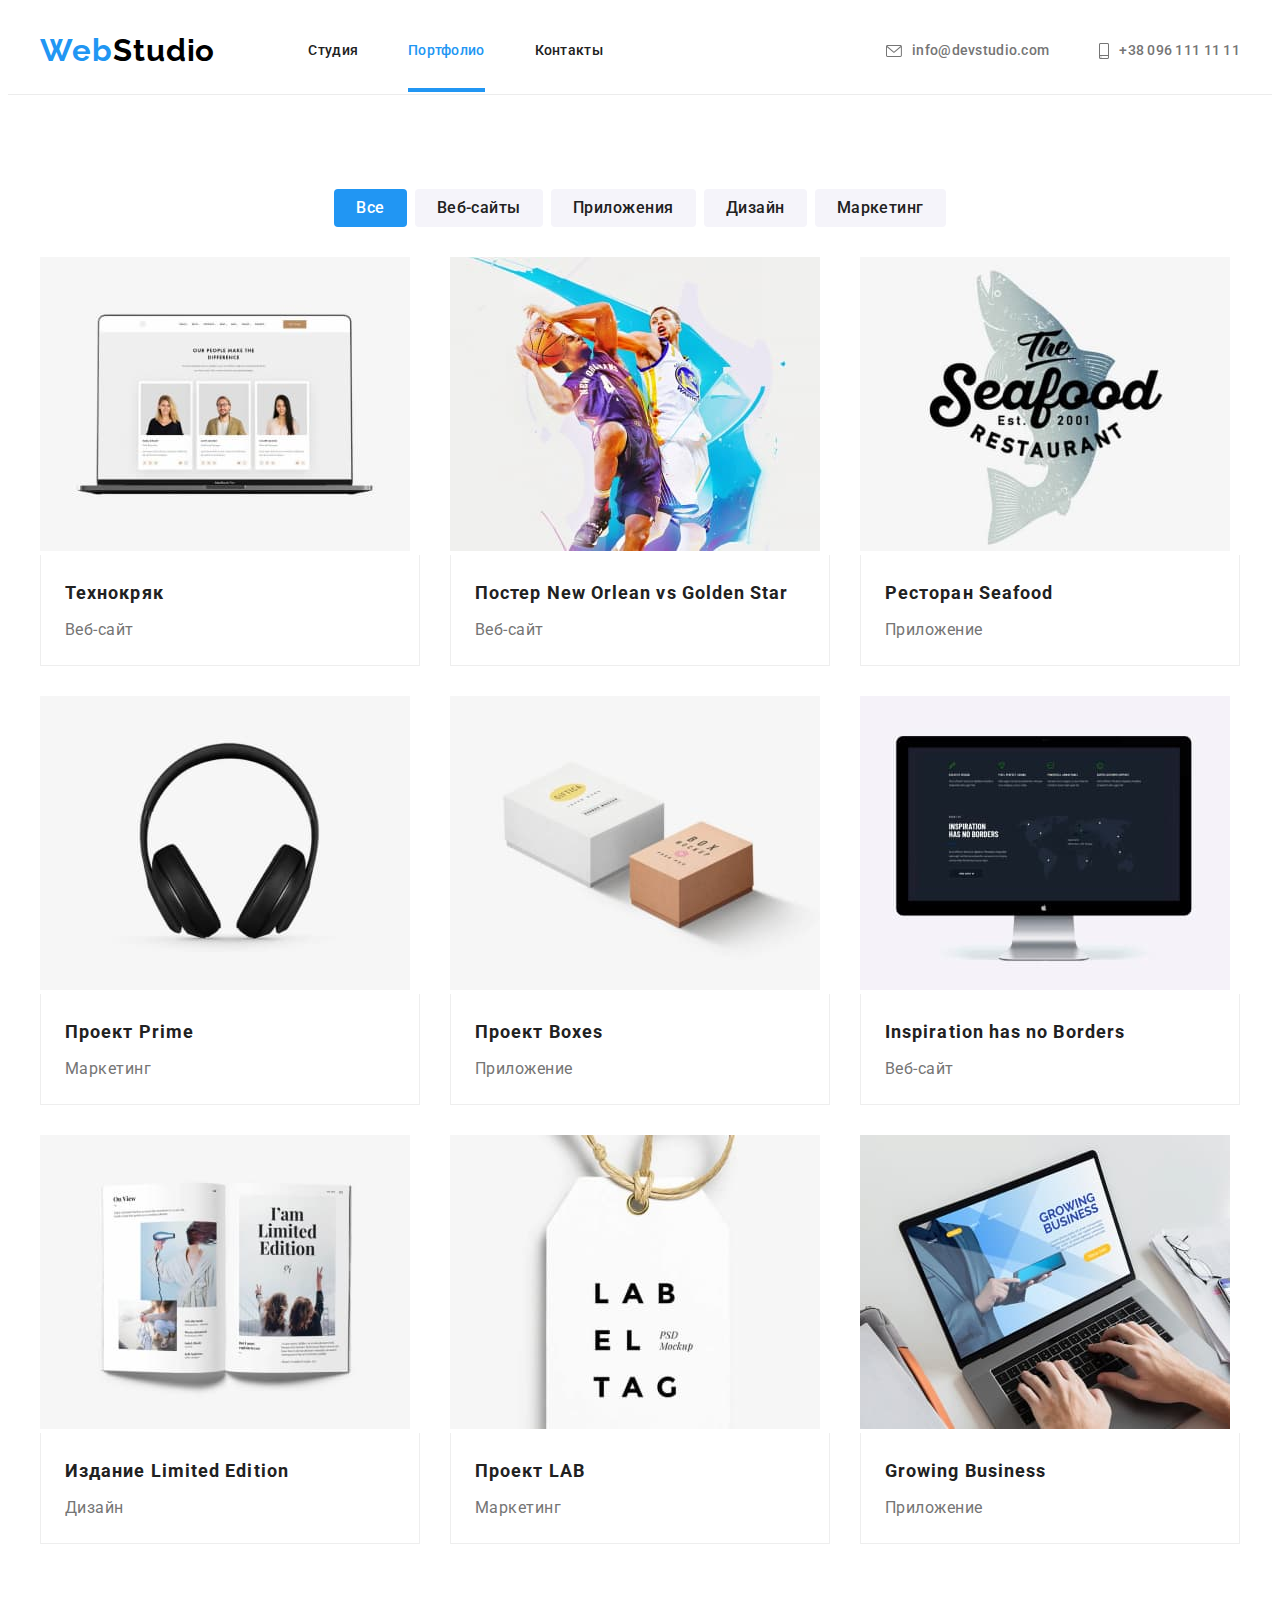
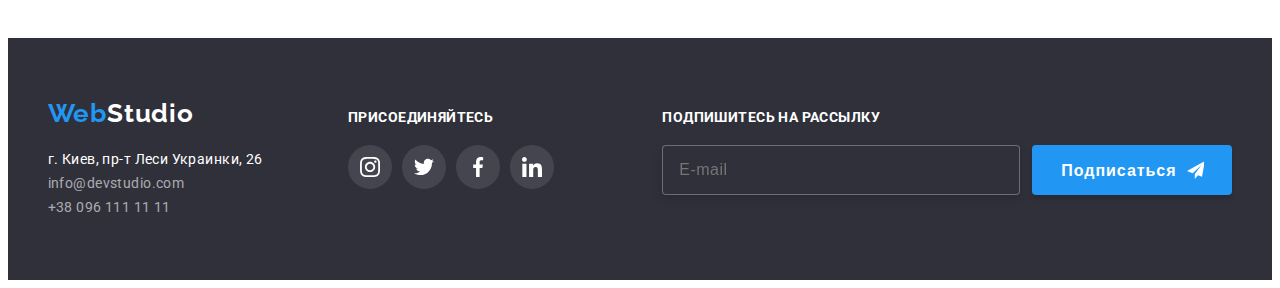
==== commit 8d4a2131: "HW8" ====
--- a/portfolio.html
+++ b/portfolio.html
@@ -125,20 +125,40 @@
             <li class="projects__column">
               <a class="projects__link link" href="">
                 <div class="projects__text">
-                  <img
-                    class="projects__cards"
-                    src="./imgportfolio/tehnokryak.jpg"
-                    alt="Технокряк"
-                    width="370"
-                    height="294"
-                  />
+                  <picture class="projects__cards">
+                    <source
+                      media="(min-width: 1200px)"
+                      srcset="
+                        ./imgportfolio/tehnokryakd.jpg   1x,
+                        ./imgportfolio/tehnokryakd2x.jpg 2x
+                      "
+                      type="image/jpeg"
+                    />
+                    <source
+                      media="(min-width: 768px)"
+                      srcset="
+                        ./imgportfolio/tehnokryakt.jpg   1x,
+                        ./imgportfolio/tehnokryakt2x.jpg 2x
+                      "
+                      type="image/jpeg"
+                    />
+                    <source
+                      media="(min-width: 480px)"
+                      srcset="
+                        ./imgportfolio/tehnokryakm.jpg   1x,
+                        ./imgportfolio/tehnokryakm2x.jpg 2x
+                      "
+                      type="image/jpeg"
+                    />
+                    <img src="./imgportfolio/tehnokryakm.jpg" alt="Технокряк" />
+                  </picture>
                   <p class="projects__information-text">
                     Технокряк это современная площадка распространения коронавируса. Компании
                     используют эту платформу для цифрового шпионажа и атак на защищённые сервера
                     конкурентов.
                   </p>
                 </div>
-                <div class="projects__cards-name">
+                <div class="projects__cards-tehnokryak">
                   <h3 class="projects__name">Технокряк</h3>
                   <p class="projects__type">Веб-сайт</p>
                 </div>
@@ -146,13 +166,24 @@
             </li>
             <li class="projects__column">
               <a class="projects__link link" href="">
-                <img
-                  class="projects__cards"
-                  src="./imgportfolio/star.jpg"
-                  alt="Постер New Orlean vs Golden Star"
-                  width="370"
-                  height="294"
-                />
+                <picture class="projects__cards">
+                  <source
+                    media="(min-width: 1200px)"
+                    srcset="./imgportfolio/stard.jpg 1x, ./imgportfolio/stard2x.jpg 2x"
+                    type="image/jpeg"
+                  />
+                  <source
+                    media="(min-width: 768px)"
+                    srcset="./imgportfolio/start.jpg 1x, ./imgportfolio/start2x.jpg 2x"
+                    type="image/jpeg"
+                  />
+                  <source
+                    media="(min-width: 480px)"
+                    srcset="./imgportfolio/starm.jpg 1x, ./imgportfolio/starm2x.jpg 2x"
+                    type="image/jpeg"
+                  />
+                  <img src="./imgportfolio/starm.jpg" alt="Постер New Orlean vs Golden Sta" />
+                </picture>
                 <div class="projects__cards-name">
                   <h3 class="projects__name">
                     Постер <span lang="en">New Orlean vs Golden Star</span>
@@ -163,13 +194,24 @@
             </li>
             <li class="projects__column">
               <a class="projects__link link" href="">
-                <img
-                  class="projects__cards"
-                  src="./imgportfolio/seafood.jpg"
-                  alt="Ресторан Seafood"
-                  width="370"
-                  height="294"
-                />
+                <picture class="projects__cards">
+                  <source
+                    media="(min-width: 1200px)"
+                    srcset="/imgportfolio/seafoodd.jpg 1x, ./imgportfolio/seafoodd2x.jpg 2x"
+                    type="image/jpeg"
+                  />
+                  <source
+                    media="(min-width: 768px)"
+                    srcset="./imgportfolio/seafoodt.jpg 1x, ./imgportfolio/seafoodt2x.jpg 2x"
+                    type="image/jpeg"
+                  />
+                  <source
+                    media="(min-width: 480px)"
+                    srcset="./imgportfolio/seafoodm.jpg 1x, ./imgportfolio/seafoodm2x.jpg 2x"
+                    type="image/jpeg"
+                  />
+                  <img src="./imgportfolio/seafoodm.jpg" alt="Ресторан Seafood" />
+                </picture>
                 <div class="projects__cards-name">
                   <h3 class="projects__name">Ресторан <span lang="en">Seafood</span></h3>
                   <p class="projects__type">Приложение</p>
@@ -178,13 +220,24 @@
             </li>
             <li class="projects__column">
               <a class="projects__link link" href="">
-                <img
-                  class="projects__cards"
-                  src="./imgportfolio/prime.jpg"
-                  alt="Проект Prime"
-                  width="370"
-                  height="294"
-                />
+                <picture class="projects__cards">
+                  <source
+                    media="(min-width: 1200px)"
+                    srcset="./imgportfolio/primed.jpg 1x, ./imgportfolio/primed2x.jpg 2x"
+                    type="image/jpeg"
+                  />
+                  <source
+                    media="(min-width: 768px)"
+                    srcset="./imgportfolio/primet.jpg 1x, ./imgportfolio/primet2x.jpg 2x"
+                    type="image/jpeg"
+                  />
+                  <source
+                    media="(min-width: 480px)"
+                    srcset="./imgportfolio/primem.jpg 1x, ./imgportfolio/primem2x.jpg 2x"
+                    type="image/jpeg"
+                  />
+                  <img src="./imgportfolio/primem.jpg" alt="Проект Prime" />
+                </picture>
                 <div class="projects__cards-name">
                   <h3 class="projects__name">Проект <span lang="en">Prime</span></h3>
                   <p class="projects__type">Маркетинг</p>
@@ -193,13 +246,24 @@
             </li>
             <li class="projects__column">
               <a class="projects__link link" href="">
-                <img
-                  class="projects__cards"
-                  src="./imgportfolio/boxes.jpg"
-                  alt="Проект Boxes"
-                  width="370"
-                  height="294"
-                />
+                <picture class="projects__cards">
+                  <source
+                    media="(min-width: 1200px)"
+                    srcset="./imgportfolio/boxesd.jpg 1x, ./imgportfolio/boxesd2x.jpg 2x"
+                    type="image/jpeg"
+                  />
+                  <source
+                    media="(min-width: 768px)"
+                    srcset="./imgportfolio/boxest.jpg 1x, ./imgportfolio/boxest2x.jpg 2x"
+                    type="image/jpeg"
+                  />
+                  <source
+                    media="(min-width: 480px)"
+                    srcset="./imgportfolio/boxesm.jpg 1x, ./imgportfolio/boxesm2x.jpg 2x"
+                    type="image/jpeg"
+                  />
+                  <img src="./imgportfolio/boxesm.jpg" alt="Проект Boxes" />
+                </picture>
                 <div class="projects__cards-name">
                   <h3 class="projects__name">Проект <span lang="en">Boxes</span></h3>
                   <p class="projects__type">Приложение</p>
@@ -208,13 +272,24 @@
             </li>
             <li class="projects__column">
               <a class="projects__link link" href="">
-                <img
-                  class="projects__cards"
-                  src="./imgportfolio/borders.jpg"
-                  alt="Inspiration has no Borders"
-                  width="370"
-                  height="294"
-                />
+                <picture class="projects__cards">
+                  <source
+                    media="(min-width: 1200px)"
+                    srcset="./imgportfolio/bordersd.jpg 1x, ./imgportfolio/bordersd2x.jpg 2x"
+                    type="image/jpeg"
+                  />
+                  <source
+                    media="(min-width: 768px)"
+                    srcset="./imgportfolio/borderst.jpg 1x, ./imgportfolio/borderst2x.jpg 2x"
+                    type="image/jpeg"
+                  />
+                  <source
+                    media="(min-width: 480px)"
+                    srcset="./imgportfolio/bordersm.jpg 1x, ./imgportfolio/bordersm2x.jpg 2x"
+                    type="image/jpeg"
+                  />
+                  <img src="./imgportfolio/bordersm.jpg" alt="Inspiration has no Borders" />
+                </picture>
                 <div class="projects__cards-name">
                   <h3 class="projects__name" lang="en">Inspiration has no Borders</h3>
                   <p class="projects__type">Веб-сайт</p>
@@ -223,13 +298,24 @@
             </li>
             <li class="projects__column">
               <a class="projects__link link" href="">
-                <img
-                  class="projects__cards"
-                  src="./imgportfolio/edition.jpg"
-                  alt="Издание Limited Edition"
-                  width="370"
-                  height="294"
-                />
+                <picture class="projects__cards">
+                  <source
+                    media="(min-width: 1200px)"
+                    srcset="./imgportfolio/editiond.jpg 1x, ./imgportfolio/editiond2x.jpg 2x"
+                    type="image/jpeg"
+                  />
+                  <source
+                    media="(min-width: 768px)"
+                    srcset="./imgportfolio/editiont.jpg 1x, ./imgportfolio/editiont2x.jpg 2x"
+                    type="image/jpeg"
+                  />
+                  <source
+                    media="(min-width: 480px)"
+                    srcset="./imgportfolio/editionm.jpg 1x, ./imgportfolio/editionm2x.jpg 2x"
+                    type="image/jpeg"
+                  />
+                  <img src="./imgportfolio/editionm.jpg" alt="Издание Limited Edition" />
+                </picture>
                 <div class="projects__cards-name">
                   <h3 class="projects__name">Издание <span lang="en">Limited Edition</span></h3>
                   <p class="projects__type">Дизайн</p>
@@ -238,13 +324,24 @@
             </li>
             <li class="projects__column">
               <a class="projects__link link" href="">
-                <img
-                  class="projects__cards"
-                  src="./imgportfolio/lab.jpg"
-                  alt="Проект LAB"
-                  width="370"
-                  height="294"
-                />
+                <picture class="projects__cards">
+                  <source
+                    media="(min-width: 1200px)"
+                    srcset="./imgportfolio/labd.jpg 1x, ./imgportfolio/labd2x.jpg 2x"
+                    type="image/jpeg"
+                  />
+                  <source
+                    media="(min-width: 768px)"
+                    srcset="./imgportfolio/labt.jpg 1x, ./imgportfolio/labt2x.jpg 2x"
+                    type="image/jpeg"
+                  />
+                  <source
+                    media="(min-width: 480px)"
+                    srcset="./imgportfolio/labm.jpg 1x, ./imgportfolio/labm2x.jpg 2x"
+                    type="image/jpeg"
+                  />
+                  <img src="./imgportfolio/labm.jpg" alt="Проект LAB" />
+                </picture>
                 <div class="projects__cards-name">
                   <h3 class="projects__name">Проект <span lang="en">LAB</span></h3>
                   <p class="projects__type">Маркетинг</p>
@@ -253,13 +350,24 @@
             </li>
             <li class="projects__column">
               <a class="projects__link link" href="">
-                <img
-                  class="projects__cards"
-                  src="./imgportfolio/business.jpg"
-                  alt="Growing Business"
-                  width="370"
-                  height="294"
-                />
+                <picture class="projects__cards">
+                  <source
+                    media="(min-width: 1200px)"
+                    srcset="../imgportfolio/businessd.jpg 1x, ./imgportfolio/businessd2x.jpg 2x"
+                    type="image/jpeg"
+                  />
+                  <source
+                    media="(min-width: 768px)"
+                    srcset="./imgportfolio/businesst.jpg 1x, ./imgportfolio/businesst2x.jpg 2x"
+                    type="image/jpeg"
+                  />
+                  <source
+                    media="(min-width: 480px)"
+                    srcset="./imgportfolio/businessm.jpg 1x, ./imgportfolio/businessm2x.jpg 2x"
+                    type="image/jpeg"
+                  />
+                  <img src="./imgportfolio/businessm.jpg" alt="Growing Business" />
+                </picture>
                 <div class="projects__cards-name">
                   <h3 class="projects__name" lang="en">Growing Business</h3>
                   <p class="projects__type">Приложение</p>
@@ -270,7 +378,7 @@
         </div>
       </section>
     </main>
-    <!-- <footer class="footer">
+    <footer class="footer">
       <div class="footer__logo-together container">
         <div class="footer__logo">
           <a lang="en" href="" class="footer__logo-web link"
@@ -344,7 +452,7 @@
           </div>
         </div>
       </div>
-    </footer> -->
+    </footer>
     <script src="./js/menu.js"></script>
   </body>
 </html>
--- a/css/main.min.css
+++ b/css/main.min.css
@@ -1,2 +1,2 @@
-:root{--main-title-colore: #ffffff;--second-title-color: #212121;--main-text-color: #757575;--accent-color: #2196f3;--timing-function: cubic-bezier(0.4, 0, 0.2, 1);--time: 250ms}body{font-family:'Roboto', sans-serif;color:var(--main-text-color)}p,h1,h2,h3,h4,h5,h6,ul{margin-top:0;margin-bottom:0}ul{padding-left:0}.list{list-style:none}.link{text-decoration:none}.container{width:100%;padding-left:15px;padding-right:15px;margin:0 auto}@media screen and (min-width: 480px){.container{width:480px}}@media screen and (min-width: 768px){.container{width:768px}}@media screen and (min-width: 1200px){.container{width:1200px}}.header{position:relative;border-bottom:1px solid #ececec}.header .container{display:flex;align-items:center;padding-top:0;padding-bottom:0}.header__logo-web{font-weight:700;font-size:24px;line-height:1.17;font-family:Raleway;padding-top:16px;padding-bottom:16px;letter-spacing:0.03em;color:#2196f3}@media screen and (min-width: 768px){.header__logo-web{padding-top:26px;padding-bottom:26px}}@media screen and (min-width: 1200px){.header__logo-web{padding-top:24px;padding-bottom:25px;font-weight:700;font-size:31px;line-height:1.19}}.header__logo-studio{font-family:Raleway;font-weight:700;font-size:24px;line-height:1.17;padding-top:16px;padding-bottom:16px;letter-spacing:0.03em;color:#000000}@media screen and (min-width: 768px){.header__logo-studio{padding-top:26px;padding-bottom:26px}}@media screen and (min-width: 1200px){.header__logo-studio{padding-top:24px;padding-bottom:25px;font-weight:700;font-size:31px;line-height:1.19}}.header__navigation{display:flex;align-items:center}.header__list{display:flex;margin-left:93px;display:none}.header__right{display:flex;margin-left:auto;display:none}.header__list .header__item:not(:last-child){margin-right:50px}.header__item .link{display:block;padding-top:32px;padding-bottom:32px}.header__right .header__right-item+.header__right-item{margin-left:50px}.header__studio{position:relative;font-weight:500;font-size:14px;line-height:1.14;padding-top:32px;padding-bottom:32px;letter-spacing:0.02em;color:#2196f3}.header__studio::after{content:'';position:absolute;left:0px;bottom:-1px;display:block;width:100%;height:4px;background-color:var(--accent-color)}.header__studio-second{font-weight:500;font-size:14px;line-height:1.14;padding-top:32px;padding-bottom:32px;letter-spacing:0.02em;color:#212121;transition:color var(--time) var(--timing-function)}.header__studio-second:hover,.header__studio-second:focus{color:var(--accent-color)}.header__potfolio{font-weight:500;font-size:14px;line-height:1.14;padding-top:32px;padding-bottom:32px;letter-spacing:0.02em;color:#212121;transition:color var(--time) var(--timing-function)}.header__potfolio:hover,.header__potfolio:focus{color:var(--accent-color)}.header__potfolio-second{position:relative;font-weight:500;font-size:14px;line-height:1.14;padding-top:32px;padding-bottom:32px;letter-spacing:0.02em;color:#2196f3}.header__potfolio-second::after{content:'';position:absolute;left:0px;bottom:-1px;display:block;width:100%;height:4px;background-color:var(--accent-color)}.header__contact{font-weight:500;font-size:14px;line-height:1.14;letter-spacing:0.02em;color:#212121;transition:color var(--time) var(--timing-function)}.header__contact:hover,.header__contact:focus{color:var(--accent-color)}.icons__envelope{display:block;fill:var(--main-text-color);transition:fill var(--time) var(--timing-function)}.header__email:hover .icons__envelope,.header__email:focus .icons__envelope{fill:var(--accent-color)}.icons__smartphone{display:block;fill:var(--main-text-color);transition:fill var(--time) var(--timing-function)}.header__tel:hover .icons__smartphone,.header__tel:focus .icons__smartphone{fill:var(--accent-color)}.header__icons{margin-right:10px}.header__email{display:flex;align-items:center;font-weight:500;font-size:14px;line-height:1.14;letter-spacing:0.02em;color:#757575;padding-top:32px;padding-bottom:32px;transition:color var(--time) var(--timing-function)}.header__email:hover,.header__email:focus{color:var(--accent-color)}.header__tel{display:flex;align-items:center;font-weight:500;font-size:14px;line-height:1.14;letter-spacing:0.02em;color:#757575;padding-top:32px;padding-bottom:32px;transition:color var(--time) var(--timing-function)}.header__tel:hover,.header__tel:focus{color:var(--accent-color)}.header__logo-web{font-weight:700;font-size:24px;line-height:1.17;font-family:Raleway;padding-top:16px;padding-bottom:16px;letter-spacing:0.03em;color:#2196f3}@media screen and (min-width: 768px){.header__logo-web{padding-top:26px;padding-bottom:26px}}@media screen and (min-width: 1200px){.header__logo-web{padding-top:24px;padding-bottom:25px;font-weight:700;font-size:31px;line-height:1.19}}.header__logo-studio{font-family:Raleway;font-weight:700;font-size:24px;line-height:1.17;padding-top:16px;padding-bottom:16px;letter-spacing:0.03em;color:#000000}@media screen and (min-width: 768px){.header__logo-studio{padding-top:26px;padding-bottom:26px}}@media screen and (min-width: 1200px){.header__logo-studio{padding-top:24px;padding-bottom:25px;font-weight:700;font-size:31px;line-height:1.19}}.header__navigation{display:flex;align-items:center}.header__list{display:flex;margin-left:93px;display:none}.header__right{display:flex;margin-left:auto;display:none}.header__list .header__item:not(:last-child){margin-right:50px}.header__item .link{display:block;padding-top:32px;padding-bottom:32px}.header__right .header__right-item+.header__right-item{margin-left:50px}.header__studio{position:relative;font-weight:500;font-size:14px;line-height:1.14;padding-top:32px;padding-bottom:32px;letter-spacing:0.02em;color:#2196f3}.header__studio::after{content:'';position:absolute;left:0px;bottom:-1px;display:block;width:100%;height:4px;background-color:var(--accent-color)}.header__studio-second{font-weight:500;font-size:14px;line-height:1.14;padding-top:32px;padding-bottom:32px;letter-spacing:0.02em;color:#212121;transition:color var(--time) var(--timing-function)}.header__studio-second:hover,.header__studio-second:focus{color:var(--accent-color)}.header__potfolio{font-weight:500;font-size:14px;line-height:1.14;padding-top:32px;padding-bottom:32px;letter-spacing:0.02em;color:#212121;transition:color var(--time) var(--timing-function)}.header__potfolio:hover,.header__potfolio:focus{color:var(--accent-color)}.header__potfolio-second{position:relative;font-weight:500;font-size:14px;line-height:1.14;padding-top:32px;padding-bottom:32px;letter-spacing:0.02em;color:#2196f3}.header__potfolio-second::after{content:'';position:absolute;left:0px;bottom:-1px;display:block;width:100%;height:4px;background-color:var(--accent-color)}.header__contact{font-weight:500;font-size:14px;line-height:1.14;letter-spacing:0.02em;color:#212121;transition:color var(--time) var(--timing-function)}.header__contact:hover,.header__contact:focus{color:var(--accent-color)}.icons__envelope{display:block;fill:var(--main-text-color);transition:fill var(--time) var(--timing-function)}.header__email:hover .icons__envelope,.header__email:focus .icons__envelope{fill:var(--accent-color)}.icons__smartphone{display:block;fill:var(--main-text-color);transition:fill var(--time) var(--timing-function)}.header__tel:hover .icons__smartphone,.header__tel:focus .icons__smartphone{fill:var(--accent-color)}.header__icons{margin-right:10px}.header__email{display:flex;align-items:center;font-weight:500;font-size:14px;line-height:1.14;letter-spacing:0.02em;color:#757575;padding-top:32px;padding-bottom:32px;transition:color var(--time) var(--timing-function)}.header__email:hover,.header__email:focus{color:var(--accent-color)}.header__tel{display:flex;align-items:center;font-weight:500;font-size:14px;line-height:1.14;letter-spacing:0.02em;color:#757575;padding-top:32px;padding-bottom:32px;transition:color var(--time) var(--timing-function)}.header__tel:hover,.header__tel:focus{color:var(--accent-color)}.header__menu{position:absolute;top:22px;right:23px;border:none}@media screen and (min-width: 768px){.header__menu{display:none}}.header__menu-icon{width:24px;height:16px;transition:fill var(--time) var(--timing-function)}.header__menu-icon:hover,.header__menu-icon:focus{fill:var(--accent-color)}.header__mob-menu{width:480px;position:fixed;background-color:#ffffff;top:0;right:0}.mob-menu__open{position:absolute;width:40px;height:40px;border:none;background-color:transparent;top:10px;right:15px}.mob-menu__open-modal{width:19px;height:19px;fill:var(--second-title-color);cursor:pointer;transition:fill var(--time) var(--timing-function)}.mob-menu__open-modal:hover,.mob-menu__open-modal:focus{fill:var(--accent-color)}.mob-menu__list{padding-top:48px;padding-left:40px;margin-bottom:302px}.mob-menu__studio{font-weight:500;font-size:40px;line-height:1.18;padding-right:40px;letter-spacing:0.02em;color:var(--second-title-color);cursor:pointer;transition:color var(--time) var(--timing-function)}.mob-menu__studio:hover,.mob-menu__studio:focus{color:var(--accent-color)}.mob-menu__portfolio,.mob-menu__contact{font-weight:500;font-size:40px;line-height:1.18;padding-right:40px;letter-spacing:0.02em;color:var(--second-title-color)}.mob-menu__item{margin-bottom:32px}.mob-menu__item:last-child{margin-bottom:-32px}.contact-menu__list{margin-left:40px;display:block}.contact-menu__link{margin-bottom:32px}.contact-menu__link:last-child{margin-bottom:-32px}.contact-menu__tel{font-weight:500;font-size:34px;line-height:calc(40 / 34);letter-spacing:0.02em;color:var(--accent-color)}.contact-menu__email{font-weight:500;font-size:24px;line-height:calc(28 / 24);letter-spacing:0.02em;color:var(--main-text-color)}.social-menu__list{display:flex;margin-top:64px;margin-left:40px;margin-bottom:48px}.social-menu__item:last-child{margin-right:-20px}.social-menu__link{display:block;font-weight:500;font-size:18px;line-height:1.22;letter-spacing:0.02em;color:var(--accent-color);margin-right:20px}.header__mob-menu.is-hidden{opacity:0;visibility:hidden;pointer-events:none}.hero{padding-top:118px;padding-bottom:118px;background-image:linear-gradient(rgba(47,48,58,0.4), rgba(47,48,58,0.4)),url(/images/imghero.jpg);background-repeat:no-repeat;background-position:center;background-size:cover;margin-left:auto;margin-right:auto}@media (min-device-pixel-ratio: 2), (min-resolution: 192dpi), (min-resolution: 2dppx){.hero{background-image:linear-gradient(rgba(47,48,58,0.4), rgba(47,48,58,0.4)),url(/images/imghero2x.jpg)}}@media screen and (min-width: 481px){.hero{background-image:linear-gradient(rgba(47,48,58,0.4), rgba(47,48,58,0.4)),url(/images/imgherot.jpg)}}@media screen and (min-width: 481px) and (min-device-pixel-ratio: 2), screen and (min-width: 481px) and (min-resolution: 192dpi), screen and (min-width: 481px) and (min-resolution: 2dppx){.hero{background-image:linear-gradient(rgba(47,48,58,0.4), rgba(47,48,58,0.4)),url(/images/imgherot2x.jpg)}}@media screen and (min-width: 769px){.hero{background-image:linear-gradient(rgba(47,48,58,0.4), rgba(47,48,58,0.4)),url(/images/imgherod.jpg)}}@media screen and (min-width: 769px) and (min-device-pixel-ratio: 2), screen and (min-width: 769px) and (min-resolution: 192dpi), screen and (min-width: 769px) and (min-resolution: 2dppx){.hero{background-image:linear-gradient(rgba(47,48,58,0.4), rgba(47,48,58,0.4)),url(/images/imgherod2x.jpg)}}@media screen and (min-width: 1200px){.hero{padding-top:200px;padding-bottom:200px;max-width:1600px}}.hero__title{font-weight:900;font-size:26px;line-height:1.61;text-align:center;width:360px;margin-left:auto;margin-right:auto;margin-bottom:30px;letter-spacing:0.06em;text-transform:uppercase;color:var(--main-title-colore)}@media screen and (min-width: 1200px){.hero__title{font-size:44px;line-height:1.36;width:696px}}.hero__button{background-color:#2196f3;font-weight:700;font-size:16px;line-height:1.87;display:block;margin-left:auto;margin-right:auto;text-align:center;justify-content:center;padding:10px 32px;letter-spacing:0.06em;color:var(--main-title-colore);border-radius:4px;cursor:pointer;font-family:inherit;transition:background-color var(--time) var(--timing-function)}.hero__button:hover,.hero__button:focus{background-color:#188ce8}.peculiarities{padding-top:94px;padding-bottom:94px}.peculiarities__list{display:flex;flex-wrap:wrap;margin:-15px}.peculiarities__main{margin:15px}@media screen and (min-width: 768px){.peculiarities__main{flex-basis:calc(100% / 2 - 30px)}}@media screen and (min-width: 1200px){.peculiarities__main{flex-basis:calc(100% / 4 - 30px)}}.peculiarities__icons{display:flex;height:120px;width:100%;align-items:center;justify-content:center;border-radius:4px;background-color:#f5f4fa;margin-bottom:30px}.peculiarities__icons-icons{display:block;width:70px;height:70px}.peculiarities__main-title{font-weight:700;font-size:14px;line-height:1.14;margin-bottom:10px;letter-spacing:0.03em;text-align:center;text-transform:uppercase;color:var(--second-title-color)}@media screen and (min-width: 768px){.peculiarities__main-title{text-align:left}}.peculiarities__main-title-org{font-size:14px;line-height:1.71;letter-spacing:0.03em}.main__buttons{padding-top:60px;padding-bottom:60px}@media screen and (min-width: 1200px){.main__buttons{padding-top:94px;padding-bottom:94px}}.main-buttons__list{display:flex;flex-wrap:wrap;margin-bottom:40px}@media screen and (min-width: 768px){.main-buttons__list{align-items:center;justify-content:center;margin-bottom:30px}}.main-buttons__item{transition:box-shadow var(--time) var(--timing-function);margin-bottom:15px}.main-buttons__item:not(:first-child){margin-left:8px}.main-buttons__item:nth-child(4){margin-left:0px;margin-bottom:0px}.main-buttons__item:nth-child(5){margin-bottom:0px}.main-buttons__item:hover,.main-buttons__item:focus{box-shadow:0px 3px 1px rgba(0,0,0,0.1),0px 1px 2px rgba(0,0,0,0.08),0px 2px 2px rgba(0,0,0,0.12)}@media screen and (min-width: 768px){.main-buttons__item{margin-bottom:0px}.main-buttons__item:not(:first-child){margin-left:8px}}.main-button__all{font-family:inherit;background-color:#2196f3;font-weight:500;font-size:16px;line-height:1.62;padding:6px 22px;text-align:center;letter-spacing:0.03em;border-radius:4px;border:0px;color:#ffffff;cursor:pointer;font-family:inherit}.main-button-other{font-family:inherit;background-color:#f5f4fa;font-family:inherit;font-weight:500;font-size:16px;line-height:1.62;padding:6px 22px;text-align:center;letter-spacing:0.03em;border:0px;border-radius:4px;color:var(--second-title-color);cursor:pointer;transition:color var(--time) var(--timing-function);transition:background-color var(--time) var(--timing-function)}.main-button-other:hover,.main-button-other:focus{color:var(--main-title-colore);background-color:var(--accent-color)}.projects__list{display:flex;flex-wrap:wrap;margin:-15px}.projects__column{margin:15px}@media screen and (min-width: 768px){.projects__column{flex-basis:calc(100% / 2 - 30px)}}@media screen and (min-width: 1200px){.projects__column{flex-basis:calc(100% / 3 - 30px)}}.projects__cards{display:block;max-width:100%}.projects__cards-name{padding:20px 24px;border-right:1px solid #eeeeee;border-bottom:1px solid #eeeeee;border-left:1px solid #eeeeee;flex-grow:1}.projects__name{font-weight:700;font-size:18px;line-height:2;letter-spacing:0.06em;color:var(--second-title-color);margin-bottom:4px;font-family:inherit}.projects__type{font-weight:400;font-size:16px;line-height:1.87;letter-spacing:0.03em;color:var(--main-text-color);font-family:inherit}.projects__link{display:block;transition:box-shadow var(--time) var(--timing-function)}.projects__link:hover,.projects__link:focus{box-shadow:0px 1px 1px rgba(0,0,0,0.12),0px 4px 4px rgba(0,0,0,0.06),1px 4px 6px rgba(0,0,0,0.16)}@media screen and (min-width: 768px){.projects__link{flex-direction:column;max-height:100%}}.projects__text{position:relative;overflow:hidden}.projects__information-text{position:absolute;top:0;height:100%;font-weight:400;font-size:18px;line-height:1.56;letter-spacing:0.03em;color:var(--main-title-colore);background-color:rgba(33,150,243,0.9);padding:63px 24px;overflow:auto;transform:translateY(100%);transition:transform var(--time) var(--timing-function)}.projects__link:hover .projects__information-text{transform:translateY(0%)}.doing{padding-bottom:94px}.doing__title{font-weight:700;font-size:36px;line-height:1.17;margin-bottom:50px;text-align:center;letter-spacing:0.03em;color:var(--second-title-color)}.doing__image{display:flex}.doing__image-pictures{position:relative;display:block}.doing__image .doing__image-pictures:not(:first-child){margin-left:30px}.doing__kind{position:absolute;bottom:0;display:flex;justify-content:center;align-items:center;font-weight:700;font-size:14px;line-height:1.14;text-align:center;letter-spacing:0.03em;text-transform:uppercase;color:var(--main-title-colore);background-color:rgba(47,48,58,0.8);width:370px;height:70px}.team{background:#f5f4fa;padding-top:60px}.team__title{font-weight:700;font-size:28px;line-height:1.18;margin-bottom:30px;text-align:center;letter-spacing:0.03em;color:var(--second-title-color)}@media screen and (min-width: 1200px){.team__title{font-weight:700;font-size:36px;line-height:1.17;letter-spacing:0.03em}}.team__list{display:flex;flex-wrap:wrap;margin:-15px}.team__column{margin:15px}@media screen and (min-width: 768px){.team__column{flex-basis:calc(100% / 2 - 30px)}}@media screen and (min-width: 1200px){.team__column{flex-basis:calc(100% / 4 - 30px)}}.team__column{width:100%;background:#ffffff;box-shadow:0px 1px 3px rgba(0,0,0,0.12),0px 1px 1px rgba(0,0,0,0.14),0px 2px 1px rgba(0,0,0,0.2);border-radius:0px 0px 4px 4px}.team__picture{display:flex;align-items:center;justify-content:center}.team__about{padding-top:30px;padding-bottom:30px}.team__name{font-weight:500;font-size:16px;line-height:1.19;margin-bottom:10px;text-align:center;letter-spacing:0.03em;color:var(--second-title-color)}.team__subtitle{font-weight:400;font-size:16px;line-height:1.19;text-align:center;letter-spacing:0.03em;margin-bottom:16px}.team__socials{display:flex;justify-content:center}.team__socials-icons{fill:#afb1b8;transition:fill var(--time) var(--timing-function)}.team__socials-link:hover .team__socials-icons,.team__socials-link:focus .team__socials-icons{fill:var(--main-title-colore)}.team__socials-item{width:44px;height:44px}.team__socials-item:not(:last-child){margin-right:10px}.team__socials-link{display:flex;align-items:center;justify-content:center;width:100%;height:100%;border-radius:50%;background-color:#ffffff;transition:background-color var(--time) var(--timing-function)}.team__socials-link:hover,.team__socials-link:focus{background-color:var(--accent-color)}.clients{padding-top:94px;padding-bottom:94px}.clients__title{font-weight:700;font-size:28px;line-height:1.18;text-align:center;letter-spacing:0.03em;color:var(--second-title-color);margin-bottom:50px}@media screen and (min-width: 1200px){.clients__title{font-weight:700;font-size:36px;line-height:1.17;letter-spacing:0.03em}}.clients__icons{display:flex;flex-wrap:wrap;margin:-15px}.clients__icons-cards{flex-basis:calc(100% / 2 - 30px);margin:15px;height:92px}@media screen and (min-width: 768px){.clients__icons-cards{flex-basis:calc(100% / 3 - 30px)}}@media screen and (min-width: 1200px){.clients__icons-cards{flex-basis:calc(100% / 6 - 30px)}}.clients__icons-number{width:100%;height:100%;display:flex;align-items:center;justify-content:center;border:1px solid #afb1b8;filter:drop-shadow(0px 4px 4px rgba(0,0,0,0.25));border-radius:4px;color:#afb1b8}.clients__icons-number:hover,.clients__icons-number:focus{border-color:var(--accent-color);color:var(--accent-color)}.clients__icons-number-cards{fill:currentColor}.clients__icons-number-cards{width:106px;height:60px}.footer{padding-top:60px;padding-bottom:60px;background-color:#2f303a}.footer__logo-web{display:block;margin-bottom:20px}.footer__logo-web{font-family:Raleway;font-weight:700;font-size:26px;line-height:1.19;letter-spacing:0.03em;color:#2196f3}.footer__logo-studio{font-family:Raleway;font-weight:700;font-size:26px;line-height:1.19;letter-spacing:0.03em;color:#ffffff}.footer__adress{font-style:normal}.footer__adress-map{font-weight:400;font-size:14px;line-height:1.71;margin-bottom:9px;letter-spacing:0.03em;color:var(--main-title-colore)}.footer__email{font-weight:400;font-size:14px;line-height:1.71;margin-bottom:9px;letter-spacing:0.03em;color:rgba(255,255,255,0.6)}.footer__tel{font-weight:400;font-size:14px;line-height:1.71;letter-spacing:0.03em;color:rgba(255,255,255,0.6)}.footer__logo-together{display:flex;align-items:baseline}.footer-together{margin-left:70px}.footer-together__title{font-weight:700;font-size:14px;line-height:1.14;letter-spacing:0.03em;text-transform:uppercase;margin-bottom:20px;color:var(--main-title-colore)}.footer-together__socials{display:flex}.footer-together__item:not(:first-child){margin-left:10px}.footer-together__icons{fill:var(--main-title-colore)}.footer-together__link{display:flex;align-items:center;justify-content:center;border-radius:50%;background-color:#ffffff1a;width:44px;height:44px;justify-content:center;transition:background-color var(--time) var(--timing-function)}.footer-together__link:hover,.footer-together__link:focus{background-color:var(--accent-color)}.footer-subscribe{margin-left:93px}.footer-subscribe__text{margin-bottom:20px;font-weight:700;font-size:14px;line-height:1.14;letter-spacing:0.03em;text-transform:uppercase;color:var(--main-title-colore)}.footer-subscribe__contact{display:flex}.footer-subscribe__email{width:358px;height:50px;font-weight:400;font-size:16px;line-height:1.25;display:flex;align-items:center;letter-spacing:0.03em;color:rgba(255,255,255,0.6);border:1px solid rgba(255,255,255,0.3);box-sizing:border-box;filter:drop-shadow(0px 4px 4px rgba(0,0,0,0.15));border-radius:4px;background-color:#2f303a;padding:15px 16px}.footer-subscribe__email:focus-within{border-color:var(--accent-color);outline:none}.footer-subscribe__button{width:200px;height:50px;margin-left:12px;font-weight:700;font-size:16px;line-height:1.87;display:flex;align-items:center;text-align:center;letter-spacing:0.06em;color:var(--main-title-colore);background-color:var(--accent-color);box-shadow:0px 4px 4px rgba(0,0,0,0.15);border-radius:4px;padding:10px 28px 10px 29px;cursor:pointer;border:none}.footer-subscribe__icons{margin-left:10px}.backdrop{position:fixed;height:100vh;width:100vw;top:0;background-color:rgba(23,26,36,0.2);transition:opacity var(--time) var(--timing-function),visibility var(--time) var(--timing-function)}.backdrop.is-hidden{opacity:0;visibility:hidden;pointer-events:none}.modal{position:absolute;width:528px;min-height:581px;left:50%;top:50%;transform:translate(-50%, -50%);padding:40px;background-color:var(--main-title-colore);box-shadow:0px 1px 3px rgba(0,0,0,0.12),0px 1px 1px rgba(0,0,0,0.14),0px 2px 1px rgba(0,0,0,0.2);border-radius:4px}.modal__open{position:absolute;display:flex;justify-content:center;align-items:center;width:30px;height:30px;border:1px solid #0000001a;border-radius:50%;top:14px;right:14px;cursor:pointer;background-color:transparent;transition:fill var(--time) var(--timing-function)}.modal__open:focus,.modal__open:hover{fill:var(--accent-color)}.modal__open-modal{display:block;justify-content:center;align-items:center;width:18px;height:18px}.modal__icon-close{position:absolute;padding:6px;width:11px;height:11px}.modal__text{font-weight:700;font-size:20px;line-height:1.15;text-align:center;letter-spacing:0.03em;color:var(--second-title-color);margin-bottom:12px}.modal-form__input{width:100%;height:40px;border:1px solid rgba(33,33,33,0.2);box-sizing:border-box;border-radius:4px;padding-left:42px;transition:border-color var(--time) var(--timing-function)}.modal-form__input:focus-within{border-color:var(--accent-color);outline:none}.modal-form__input:focus+.modal-form__icon{fill:var(--accent-color)}.modal-form__icon{transition:fill var(--time) var(--timing-function)}.modal-form__field{position:relative}.modal__form .modal-form__field:not(:last-child){margin-bottom:10px}.modal-form__label{font-weight:400;font-size:12px;line-height:1.17;letter-spacing:0.01em;color:var(--main-text-color);margin-bottom:4px}.modal-form__input-wrap{display:block;position:relative}.modal-form__icon{position:absolute;width:18px;height:18px;left:12px;top:50%;transform:translateY(-50%);fill:var(--second-title-color)}.modal-form__comment{font-weight:400;font-size:12px;line-height:1.17;letter-spacing:0.01em;color:var(--main-text-color)}.modal__comment{width:100%;height:120px;border:1px solid rgba(33,33,33,0.2);box-sizing:border-box;border-radius:4px;resize:none;padding:12px 16px;transition:border-color var(--time) var(--timing-function)}.modal__comment:focus-within{border-color:var(--accent-color);outline:none}.modal__comment::placeholder{font-weight:400;font-size:12px;line-height:1.67;letter-spacing:0.01em;color:rgba(117,117,117,0.5)}.modal-form-checkbox__checkbox{position:absolute;border:0;overflow:hidden;clip:rect(0 0 0 0)}.modal-form-checkbox__check{display:flex;align-items:center;font-weight:400;font-size:14px;line-height:1.71;letter-spacing:0.03em;color:var(--main-text-color)}.modal-form-checkbox__check-contract{font-weight:400;font-size:14px;line-height:1.71;letter-spacing:0.03em;color:var(--accent-color);margin-left:3px}.modal-form-checkbox__icon-check{width:16px;height:15px;border:2px solid var(--second-title-color);border-radius:2px;display:flex;align-items:center;justify-content:center;margin-right:7px}.modal-form-checkbox__checkbox:focus+.modal-form-checkbox__check>.modal-form-checkbox__icon-check{background-color:var(--accent-color);border:none}.modal-form-checkbox__checkbox:checked+.modal-form-checkbox__check>.modal-form-checkbox__checkbox:focus+.modal-form-checkbox__check>.modal-form-checkbox__icon-check{background-color:var(--accent-color);border:none}.modal-form-checkbox__modal-icon-check{fill:#ffffff}.modal__button-submit{width:200px;height:50px;background-color:var(--accent-color);cursor:pointer;box-shadow:0px 4px 4px rgba(0,0,0,0.15);border-radius:4px;font-weight:700;font-size:16px;line-height:1.87;display:flex;display:block;margin-left:auto;margin-right:auto;margin-top:30px;align-items:center;text-align:center;letter-spacing:0.06em;font-family:inherit;color:var(--main-title-colore);padding:10px 55px 10px 56px;border:none;transition:background-color var(--time) var(--timing-function)}.modal__button-submit:focus,.modal__button-submit:hover{background-color:#188ce8}
+:root{--main-title-colore: #ffffff;--second-title-color: #212121;--main-text-color: #757575;--accent-color: #2196f3;--timing-function: cubic-bezier(0.4, 0, 0.2, 1);--time: 250ms}body{font-family:'Roboto', sans-serif;color:var(--main-text-color)}p,h1,h2,h3,h4,h5,h6,ul{margin-top:0;margin-bottom:0}ul{padding-left:0}.list{list-style:none}.link{text-decoration:none}.container{width:100%;padding-left:15px;padding-right:15px;margin:0 auto}@media screen and (min-width: 480px){.container{width:480px}}@media screen and (min-width: 768px){.container{width:768px}}@media screen and (min-width: 1200px){.container{width:1200px}}.header{position:relative;border-bottom:1px solid #ececec}.header .container{display:flex;align-items:center;padding-top:0;padding-bottom:0}.header__logo-web{font-weight:700;font-size:24px;line-height:1.17;font-family:Raleway;padding-top:16px;padding-bottom:16px;letter-spacing:0.03em;color:#2196f3}@media screen and (min-width: 768px){.header__logo-web{padding-top:26px;padding-bottom:26px}}@media screen and (min-width: 1200px){.header__logo-web{padding-top:24px;padding-bottom:25px;font-weight:700;font-size:31px;line-height:1.19}}.header__logo-studio{font-family:Raleway;font-weight:700;font-size:24px;line-height:1.17;padding-top:16px;padding-bottom:16px;letter-spacing:0.03em;color:#000000}@media screen and (min-width: 768px){.header__logo-studio{padding-top:26px;padding-bottom:26px}}@media screen and (min-width: 1200px){.header__logo-studio{padding-top:24px;padding-bottom:25px;font-weight:700;font-size:31px;line-height:1.19}}.main-nav{display:flex;align-items:center;justify-content:space-between}@media screen and (min-width: 768px){.main-nav{display:none}}.header__navigation{display:flex;align-items:center}.header__list{display:flex;margin-left:88px}@media screen and (max-width: 767px){.header__list{display:none}}@media screen and (min-width: 1200px){.header__list{margin-left:93px}}.header__right{margin-left:auto}@media screen and (max-width: 767px){.header__right{display:none}}@media screen and (min-width: 1200px){.header__right{display:flex}}.header__list .header__item:not(:last-child){margin-right:50px}.header__item .link{display:block;padding-top:32px;padding-bottom:32px}@media screen and (min-width: 1200px){.header__right .header__right-item+.header__right-item{margin-left:50px}}.header__studio{position:relative;font-weight:500;font-size:14px;line-height:1.14;padding-top:32px;padding-bottom:32px;letter-spacing:0.02em;color:#2196f3}.header__studio::after{content:'';position:absolute;left:0px;bottom:-4px;display:block;width:100%;height:4px;background-color:var(--accent-color)}.header__studio-second{font-weight:500;font-size:14px;line-height:1.14;padding-top:32px;padding-bottom:32px;letter-spacing:0.02em;color:#212121;transition:color var(--time) var(--timing-function)}.header__studio-second:hover,.header__studio-second:focus{color:var(--accent-color)}.header__potfolio{font-weight:500;font-size:14px;line-height:1.14;padding-top:32px;padding-bottom:32px;letter-spacing:0.02em;color:#212121;transition:color var(--time) var(--timing-function)}.header__potfolio:hover,.header__potfolio:focus{color:var(--accent-color)}.header__potfolio-second{position:relative;font-weight:500;font-size:14px;line-height:1.14;padding-top:32px;padding-bottom:32px;letter-spacing:0.02em;color:#2196f3}.header__potfolio-second::after{content:'';position:absolute;left:0px;bottom:-1px;display:block;width:100%;height:4px;background-color:var(--accent-color)}.header__contact{font-weight:500;font-size:14px;line-height:1.14;letter-spacing:0.02em;color:#212121;transition:color var(--time) var(--timing-function)}.header__contact:hover,.header__contact:focus{color:var(--accent-color)}.icons__envelope{display:block;fill:var(--main-text-color);transition:fill var(--time) var(--timing-function)}.header__email:hover .icons__envelope,.header__email:focus .icons__envelope{fill:var(--accent-color)}@media screen and (min-width: 1200px){.header__email:hover .icons__envelope,.header__email:focus .icons__envelope{width:16px;height:12px}}.icons__smartphone{display:block;fill:var(--main-text-color);transition:fill var(--time) var(--timing-function)}.header__tel:hover .icons__smartphone,.header__tel:focus .icons__smartphone{fill:var(--accent-color)}@media screen and (min-width: 1200px){.icons__smartphone{height:16px}}.header__icons{margin-right:8px}@media screen and (min-width: 1200px){.header__icons{margin-right:10px}}.header__email{display:flex;align-items:center;font-weight:500;font-size:12px;line-height:1.17;letter-spacing:0.02em;color:#757575;padding-top:21px;margin-bottom:10px;transition:color var(--time) var(--timing-function)}.header__email:hover,.header__email:focus{color:var(--accent-color)}@media screen and (min-width: 1200px){.header__email{padding-top:32px;padding-bottom:32px;font-weight:500;font-size:14px;line-height:1.14;margin-bottom:0px}}.header__tel{display:flex;align-items:center;font-weight:500;font-size:12px;line-height:1.17;letter-spacing:0.02em;color:#757575;padding-bottom:21px;transition:color var(--time) var(--timing-function)}.header__tel:hover,.header__tel:focus{color:var(--accent-color)}@media screen and (min-width: 1200px){.header__tel{padding-top:32px;padding-bottom:32px;font-weight:500;font-size:14px;line-height:1.14}}.hero{padding-top:118px;padding-bottom:118px;background-image:linear-gradient(rgba(47,48,58,0.4), rgba(47,48,58,0.4)),url(/images/imghero.jpg);background-repeat:no-repeat;background-position:center;background-size:cover;margin-left:auto;margin-right:auto}@media (min-device-pixel-ratio: 2), (min-resolution: 192dpi), (min-resolution: 2dppx){.hero{background-image:linear-gradient(rgba(47,48,58,0.4), rgba(47,48,58,0.4)),url(/images/imghero2x.jpg)}}@media screen and (min-width: 481px){.hero{background-image:linear-gradient(rgba(47,48,58,0.4), rgba(47,48,58,0.4)),url(/images/imgherot.jpg)}}@media screen and (min-width: 481px) and (min-device-pixel-ratio: 2), screen and (min-width: 481px) and (min-resolution: 192dpi), screen and (min-width: 481px) and (min-resolution: 2dppx){.hero{background-image:linear-gradient(rgba(47,48,58,0.4), rgba(47,48,58,0.4)),url(/images/imgherot2x.jpg)}}@media screen and (min-width: 769px){.hero{background-image:linear-gradient(rgba(47,48,58,0.4), rgba(47,48,58,0.4)),url(/images/imgherod.jpg)}}@media screen and (min-width: 769px) and (min-device-pixel-ratio: 2), screen and (min-width: 769px) and (min-resolution: 192dpi), screen and (min-width: 769px) and (min-resolution: 2dppx){.hero{background-image:linear-gradient(rgba(47,48,58,0.4), rgba(47,48,58,0.4)),url(/images/imgherod2x.jpg)}}@media screen and (min-width: 1200px){.hero{padding-top:200px;padding-bottom:200px;max-width:1600px}}.hero__title{font-weight:900;font-size:26px;line-height:1.61;text-align:center;width:360px;margin-left:auto;margin-right:auto;margin-bottom:30px;letter-spacing:0.06em;text-transform:uppercase;color:var(--main-title-colore)}@media screen and (min-width: 1200px){.hero__title{font-size:44px;line-height:1.36;width:696px}}.hero__button{background-color:#2196f3;font-weight:700;font-size:16px;line-height:1.87;display:block;margin-left:auto;margin-right:auto;text-align:center;justify-content:center;padding:10px 32px;letter-spacing:0.06em;color:var(--main-title-colore);border-radius:4px;cursor:pointer;font-family:inherit;transition:background-color var(--time) var(--timing-function)}.hero__button:hover,.hero__button:focus{background-color:#188ce8}.peculiarities{padding-top:94px;padding-bottom:94px}.peculiarities__list{display:flex;flex-wrap:wrap;margin:-15px}.peculiarities__main{margin:15px}@media screen and (min-width: 768px){.peculiarities__main{flex-basis:calc(100% / 2 - 30px)}}@media screen and (min-width: 1200px){.peculiarities__main{flex-basis:calc(100% / 4 - 30px)}}.peculiarities__icons{display:flex;height:120px;width:100%;align-items:center;justify-content:center;border-radius:4px;background-color:#f5f4fa;margin-bottom:30px}.peculiarities__icons-icons{display:block;width:70px;height:70px}.peculiarities__main-title{font-weight:700;font-size:14px;line-height:1.14;margin-bottom:10px;letter-spacing:0.03em;text-align:center;text-transform:uppercase;color:var(--second-title-color)}@media screen and (min-width: 768px){.peculiarities__main-title{text-align:left}}.peculiarities__main-title-org{font-size:14px;line-height:1.71;letter-spacing:0.03em}.main__buttons{padding-top:60px;padding-bottom:60px}@media screen and (min-width: 1200px){.main__buttons{padding-top:94px;padding-bottom:94px}}.main-buttons__list{display:flex;flex-wrap:wrap;margin-bottom:40px}@media screen and (min-width: 768px){.main-buttons__list{align-items:center;justify-content:center;margin-bottom:30px}}.main-buttons__item{transition:box-shadow var(--time) var(--timing-function);margin-bottom:15px}.main-buttons__item:not(:first-child){margin-left:8px}.main-buttons__item:nth-child(4){margin-left:0px;margin-bottom:0px}.main-buttons__item:nth-child(5){margin-bottom:0px}.main-buttons__item:hover,.main-buttons__item:focus{box-shadow:0px 3px 1px rgba(0,0,0,0.1),0px 1px 2px rgba(0,0,0,0.08),0px 2px 2px rgba(0,0,0,0.12)}@media screen and (min-width: 768px){.main-buttons__item{margin-bottom:0px}.main-buttons__item:not(:first-child){margin-left:8px}}.main-button__all{font-family:inherit;background-color:#2196f3;font-weight:500;font-size:16px;line-height:1.62;padding:6px 22px;text-align:center;letter-spacing:0.03em;border-radius:4px;border:0px;color:#ffffff;cursor:pointer;font-family:inherit}.main-button-other{font-family:inherit;background-color:#f5f4fa;font-family:inherit;font-weight:500;font-size:16px;line-height:1.62;padding:6px 22px;text-align:center;letter-spacing:0.03em;border:0px;border-radius:4px;color:var(--second-title-color);cursor:pointer;transition:color var(--time) var(--timing-function);transition:background-color var(--time) var(--timing-function)}.main-button-other:hover,.main-button-other:focus{color:var(--main-title-colore);background-color:var(--accent-color)}.projects__list{display:flex;flex-wrap:wrap;margin:-15px}.projects__column{margin:15px}@media screen and (min-width: 768px){.projects__column{flex-basis:calc(100% / 2 - 30px)}}@media screen and (min-width: 1200px){.projects__column{flex-basis:calc(100% / 3 - 30px)}}.projects__cards{display:block;max-width:100%}.projects__cards-name{display:block;padding:20px 24px;border-right:1px solid #eeeeee;border-bottom:1px solid #eeeeee;border-left:1px solid #eeeeee}.projects__name{font-weight:700;font-size:18px;line-height:2;letter-spacing:0.06em;color:var(--second-title-color);margin-bottom:4px;font-family:inherit}.projects__type{font-weight:400;font-size:16px;line-height:1.87;letter-spacing:0.03em;color:var(--main-text-color);font-family:inherit}.projects__link{flex-direction:column;height:100%;transition:box-shadow var(--time) var(--timing-function)}.projects__link:hover,.projects__link:focus{box-shadow:0px 1px 1px rgba(0,0,0,0.12),0px 4px 4px rgba(0,0,0,0.06),1px 4px 6px rgba(0,0,0,0.16)}.projects__cards-tehnokryak{display:block;padding:20px 24px;border-right:1px solid #eeeeee;border-bottom:1px solid #eeeeee;border-left:1px solid #eeeeee}@media screen and (min-width: 768px){.projects__cards-tehnokryak{padding:20px 24px 56px 24px}}@media screen and (min-width: 1200px){.projects__cards-tehnokryak{padding:20px 24px}}.projects__text{position:relative;overflow:hidden}.projects__information-text{position:absolute;top:0;height:100%;font-weight:400;font-size:18px;line-height:1.56;letter-spacing:0.03em;color:var(--main-title-colore);background-color:rgba(33,150,243,0.9);padding:63px 24px;overflow:auto;transform:translateY(100%);transition:transform var(--time) var(--timing-function)}.projects__link:hover .projects__information-text{transform:translateY(0%)}.making{display:none}@media screen and (min-width: 1200px){.making{display:block}}.doing{padding-bottom:94px}.doing__title{font-weight:700;font-size:36px;line-height:1.17;margin-bottom:50px;text-align:center;letter-spacing:0.03em;color:var(--second-title-color)}.doing__image{display:flex}.doing__image-pictures{position:relative;display:block}.doing__image .doing__image-pictures:not(:first-child){margin-left:30px}.doing__kind{position:absolute;bottom:0;display:flex;justify-content:center;align-items:center;font-weight:700;font-size:14px;line-height:1.14;text-align:center;letter-spacing:0.03em;text-transform:uppercase;color:var(--main-title-colore);background-color:rgba(47,48,58,0.8);width:370px;height:70px}.team{background:#f5f4fa;padding-top:60px}.team__title{font-weight:700;font-size:28px;line-height:1.18;margin-bottom:30px;text-align:center;letter-spacing:0.03em;color:var(--second-title-color)}@media screen and (min-width: 1200px){.team__title{font-weight:700;font-size:36px;line-height:1.17;letter-spacing:0.03em}}.team__list{display:flex;flex-wrap:wrap;margin:-15px}.team__column{margin:15px}@media screen and (min-width: 768px){.team__column{flex-basis:calc(100% / 2 - 30px)}}@media screen and (min-width: 1200px){.team__column{flex-basis:calc(100% / 4 - 30px)}}.team__column{width:100%;background:#ffffff;box-shadow:0px 1px 3px rgba(0,0,0,0.12),0px 1px 1px rgba(0,0,0,0.14),0px 2px 1px rgba(0,0,0,0.2);border-radius:0px 0px 4px 4px}.team__picture{display:flex;align-items:center;justify-content:center}.team__about{padding-top:30px;padding-bottom:30px}.team__name{font-weight:500;font-size:16px;line-height:1.19;margin-bottom:10px;text-align:center;letter-spacing:0.03em;color:var(--second-title-color)}.team__subtitle{font-weight:400;font-size:16px;line-height:1.19;text-align:center;letter-spacing:0.03em;margin-bottom:16px}.team__socials{display:flex;justify-content:center}.team__socials-icons{fill:#afb1b8;transition:fill var(--time) var(--timing-function)}.team__socials-link:hover .team__socials-icons,.team__socials-link:focus .team__socials-icons{fill:var(--main-title-colore)}.team__socials-item{width:44px;height:44px}.team__socials-item:not(:last-child){margin-right:10px}.team__socials-link{display:flex;align-items:center;justify-content:center;width:100%;height:100%;border-radius:50%;background-color:#ffffff;transition:background-color var(--time) var(--timing-function)}.team__socials-link:hover,.team__socials-link:focus{background-color:var(--accent-color)}.clients{padding-top:94px;padding-bottom:94px}.clients__title{font-weight:700;font-size:28px;line-height:1.18;text-align:center;letter-spacing:0.03em;color:var(--second-title-color);margin-bottom:50px}@media screen and (min-width: 1200px){.clients__title{font-weight:700;font-size:36px;line-height:1.17;letter-spacing:0.03em}}.clients__icons{display:flex;flex-wrap:wrap;margin:-15px}.clients__icons-cards{flex-basis:calc(100% / 2 - 30px);margin:15px;height:92px}@media screen and (min-width: 768px){.clients__icons-cards{flex-basis:calc(100% / 3 - 30px)}}@media screen and (min-width: 1200px){.clients__icons-cards{flex-basis:calc(100% / 6 - 30px)}}.clients__icons-number{width:100%;height:100%;display:flex;align-items:center;justify-content:center;border:1px solid #afb1b8;filter:drop-shadow(0px 4px 4px rgba(0,0,0,0.25));border-radius:4px;color:#afb1b8}.clients__icons-number:hover,.clients__icons-number:focus{border-color:var(--accent-color);color:var(--accent-color)}.clients__icons-number-cards{fill:currentColor}.clients__icons-number-cards{width:106px;height:60px}.footer{padding-top:60px;padding-bottom:60px;background-color:#2f303a}.footer__logo-web{display:block;margin-bottom:20px}.footer__logo-web{font-family:Raleway;font-weight:700;font-size:24px;line-height:1.17;letter-spacing:0.03em;color:#2196f3}@media screen and (min-width: 1200px){.footer__logo-web{font-weight:700;font-size:26px;line-height:1.19}}.footer__logo-studio{font-family:Raleway;font-weight:700;font-size:26px;line-height:1.19;letter-spacing:0.03em;color:#ffffff}@media screen and (max-width: 1199px){.footer__item:not(:last-child){margin-bottom:8px}}.footer__adress{font-style:normal}@media screen and (max-width: 1200px){.footer__adress{margin-bottom:60px}}.footer__adress-map{font-weight:400;font-size:14px;line-height:1.71;margin-bottom:9px;letter-spacing:0.03em;color:var(--main-title-colore)}.footer__email{font-weight:400;font-size:14px;line-height:1.71;margin-bottom:9px;letter-spacing:0.03em;color:rgba(255,255,255,0.6)}.footer__tel{font-weight:400;font-size:14px;line-height:1.71;letter-spacing:0.03em;color:rgba(255,255,255,0.6)}.footer__logo-together{text-align:center}@media screen and (min-width: 768px){.footer__logo-together{display:flex;flex-wrap:wrap;align-items:baseline;justify-content:space-around}}@media screen and (min-width: 1200px){.footer__logo-together{display:flex;text-align:left}}@media screen and (min-width: 1200px){.footer-together{margin-left:70px}}.footer-together__title{font-weight:700;font-size:14px;line-height:1.14;letter-spacing:0.03em;text-transform:uppercase;margin-bottom:20px;color:var(--main-title-colore)}.footer-together__socials{display:flex}@media screen and (max-width: 767px){.footer-together__socials{text-align:center;justify-content:center;margin-bottom:60px}}.footer-together__item:not(:first-child){margin-left:10px}.footer-together__icons{fill:var(--main-title-colore)}.footer-together__link{display:flex;align-items:center;justify-content:center;border-radius:50%;background-color:#ffffff1a;width:44px;height:44px;transition:background-color var(--time) var(--timing-function)}.footer-together__link:hover,.footer-together__link:focus{background-color:var(--accent-color)}@media screen and (min-width: 1200px){.footer-subscribe{margin-left:93px}}.footer-subscribe__text{margin-bottom:20px;font-weight:700;font-size:14px;line-height:1.14;letter-spacing:0.03em;text-transform:uppercase;color:var(--main-title-colore)}@media screen and (min-width: 1200px){.footer-subscribe__contact{display:flex}}.footer-subscribe__email{width:480px;height:50px;font-weight:400;font-size:16px;line-height:1.25;display:flex;align-items:center;letter-spacing:0.03em;color:rgba(255,255,255,0.6);border:1px solid rgba(255,255,255,0.3);box-sizing:border-box;filter:drop-shadow(0px 4px 4px rgba(0,0,0,0.15));border-radius:4px;background-color:#2f303a;padding:15px 16px}.footer-subscribe__email:focus-within{border-color:var(--accent-color);outline:none}@media screen and (min-width: 768px){.footer-subscribe__email{width:450px}}@media screen and (max-width: 1199px){.footer-subscribe__email{margin-bottom:20px}}@media screen and (min-width: 1200px){.footer-subscribe__email{width:358px}}.footer-subscribe__button{width:200px;height:50px;margin:0 auto;font-weight:700;font-size:16px;line-height:1.87;display:flex;align-items:center;text-align:center;letter-spacing:0.06em;color:var(--main-title-colore);background-color:var(--accent-color);box-shadow:0px 4px 4px rgba(0,0,0,0.15);border-radius:4px;padding:10px 28px 10px 29px;cursor:pointer;border:none}@media screen and (min-width: 1200px){.footer-subscribe__button{margin-left:12px}}.footer-subscribe__icons{margin-left:10px}.backdrop{position:fixed;height:100vh;width:100vw;top:0;background-color:rgba(23,26,36,0.2);transition:opacity var(--time) var(--timing-function),visibility var(--time) var(--timing-function)}.backdrop.is-hidden{opacity:0;visibility:hidden;pointer-events:none}.modal{position:absolute;width:450px;min-height:609px;left:50%;top:50%;transform:translate(-50%, -50%);padding:40px;background-color:var(--main-title-colore);box-shadow:0px 1px 3px rgba(0,0,0,0.12),0px 1px 1px rgba(0,0,0,0.14),0px 2px 1px rgba(0,0,0,0.2);border-radius:4px}@media screen and (min-width: 1200px){.modal{width:528px;min-height:581px}}.modal__open{position:absolute;display:flex;justify-content:center;align-items:center;width:30px;height:30px;border:1px solid #0000001a;border-radius:50%;top:14px;right:14px;cursor:pointer;background-color:transparent;transition:fill var(--time) var(--timing-function)}.modal__open:focus,.modal__open:hover{fill:var(--accent-color)}.modal__open-modal{display:block;justify-content:center;align-items:center;width:18px;height:18px}.modal__icon-close{position:absolute;padding:6px;width:11px;height:11px}.modal__text{font-weight:700;font-size:20px;line-height:1.15;text-align:center;letter-spacing:0.03em;color:var(--second-title-color);margin-bottom:12px}.modal-form__input{width:100%;height:40px;border:1px solid rgba(33,33,33,0.2);box-sizing:border-box;border-radius:4px;padding-left:42px;transition:border-color var(--time) var(--timing-function)}.modal-form__input:focus-within{border-color:var(--accent-color);outline:none}.modal-form__input:focus+.modal-form__icon{fill:var(--accent-color)}.modal-form__icon{transition:fill var(--time) var(--timing-function)}.modal-form__field{position:relative}.modal__form .modal-form__field:not(:last-child){margin-bottom:10px}.modal-form__label{font-weight:400;font-size:12px;line-height:1.17;letter-spacing:0.01em;color:var(--main-text-color);margin-bottom:4px}.modal-form__input-wrap{display:block;position:relative}.modal-form__icon{position:absolute;width:18px;height:18px;left:12px;top:50%;transform:translateY(-50%);fill:var(--second-title-color)}.modal-form__comment{font-weight:400;font-size:12px;line-height:1.17;letter-spacing:0.01em;color:var(--main-text-color)}.modal__comment{width:100%;height:120px;border:1px solid rgba(33,33,33,0.2);box-sizing:border-box;border-radius:4px;resize:none;padding:12px 16px;transition:border-color var(--time) var(--timing-function)}.modal__comment:focus-within{border-color:var(--accent-color);outline:none}.modal__comment::placeholder{font-weight:400;font-size:12px;line-height:1.67;letter-spacing:0.01em;color:rgba(117,117,117,0.5)}.modal-form-checkbox__checkbox{position:absolute;border:0;overflow:hidden;clip:rect(0 0 0 0)}.modal-form-checkbox__check{display:flex;align-items:center;font-weight:400;font-size:12px;line-height:1.17;letter-spacing:0.03em;color:var(--main-text-color)}@media screen and (min-width: 1200px){.modal-form-checkbox__check{font-weight:400;font-size:14px;line-height:1.71}}.modal-form-checkbox__check-contract{font-weight:400;font-size:12px;line-height:1.17;letter-spacing:0.03em;color:var(--accent-color);margin-left:3px}@media screen and (min-width: 1200px){.modal-form-checkbox__check-contract{font-weight:400;font-size:14px;line-height:1.71}}.modal-form-checkbox__icon-check{width:16px;height:15px;border:2px solid var(--second-title-color);border-radius:2px;display:flex;align-items:center;justify-content:center;margin-right:7px}.modal-form-checkbox__checkbox:focus+.modal-form-checkbox__check>.modal-form-checkbox__icon-check{background-color:var(--accent-color);border:none}.modal-form-checkbox__checkbox:checked+.modal-form-checkbox__check>.modal-form-checkbox__checkbox:focus+.modal-form-checkbox__check>.modal-form-checkbox__icon-check{background-color:var(--accent-color);border:none}.modal-form-checkbox__modal-icon-check{fill:#ffffff}.modal__button-submit{width:200px;height:50px;background-color:var(--accent-color);cursor:pointer;box-shadow:0px 4px 4px rgba(0,0,0,0.15);border-radius:4px;font-weight:700;font-size:16px;line-height:1.87;display:flex;display:block;margin-left:auto;margin-right:auto;margin-top:30px;align-items:center;text-align:center;letter-spacing:0.06em;font-family:inherit;color:var(--main-title-colore);padding:10px 55px 10px 56px;border:none;transition:background-color var(--time) var(--timing-function)}.modal__button-submit:focus,.modal__button-submit:hover{background-color:#188ce8}.header__menu{display:flex;justify-content:center;align-items:center;margin:0;padding:0;border:none;width:40px;height:40px;font-family:inherit;background-color:transparent;cursor:pointer}@media screen and (min-width: 768px){.header__menu{display:none}}.header__menu-icon{position:absolute;display:flex;justify-content:center;align-items:center;width:40px;height:40px;cursor:pointer;transition:fill var(--time) var(--timing-function)}.header__menu-icon:hover,.header__menu-icon:focus{fill:var(--accent-color)}.menu-icon{position:absolute;display:flex;justify-content:center;align-items:center;transition:fill var(--time) var(--timing-function)}.menu-icon:hover,.menu-icon:focus{fill:var(--accent-color)}.header__mob-menu{position:relative;width:100vw;height:100vh;position:fixed;background-color:#ffffff;top:0;left:0}.mob-menu__open{position:absolute;width:40px;height:40px;border:none;background-color:transparent;top:10px;right:15px}.mob-menu__open-modal{width:19px;height:19px;fill:var(--second-title-color);cursor:pointer;transition:fill var(--time) var(--timing-function)}.mob-menu__open-modal:hover,.mob-menu__open-modal:focus{fill:var(--accent-color)}.mob-menu__list{padding-top:48px;padding-left:40px;margin-bottom:302px}.mob-menu__studio{font-weight:500;font-size:40px;line-height:1.18;padding-right:40px;letter-spacing:0.02em;color:var(--second-title-color);cursor:pointer;transition:color var(--time) var(--timing-function)}.mob-menu__studio:hover,.mob-menu__studio:focus{color:var(--accent-color)}.mob-menu__portfolio,.mob-menu__contact{font-weight:500;font-size:40px;line-height:1.18;padding-right:40px;letter-spacing:0.02em;color:var(--second-title-color);transition:color var(--time) var(--timing-function)}.mob-menu__portfolio:hover,.mob-menu__portfolio:focus,.mob-menu__contact:hover,.mob-menu__contact:focus{color:var(--accent-color)}.mob-menu__item{margin-bottom:32px}.mob-menu__item:last-child{margin-bottom:-32px}.contact-menu__list{margin-left:40px;display:block}.contact-menu__link{margin-bottom:32px}.contact-menu__link:last-child{margin-bottom:-32px}.contact-menu__tel{font-weight:500;font-size:34px;line-height:calc(40 / 34);letter-spacing:0.02em;color:var(--accent-color)}.contact-menu__email{font-weight:500;font-size:24px;line-height:calc(28 / 24);letter-spacing:0.02em;color:var(--main-text-color)}.social-menu__list{display:flex;margin-top:64px;margin-left:40px;margin-bottom:48px}.social-menu__item:last-child{margin-right:-20px}.social-menu__link{display:block;font-weight:500;font-size:18px;line-height:1.22;letter-spacing:0.02em;color:var(--accent-color);margin-right:20px}.header__mob-menu.is-hidden{opacity:0;visibility:hidden;pointer-events:none}
 /*# sourceMappingURL=main.min.css.map */